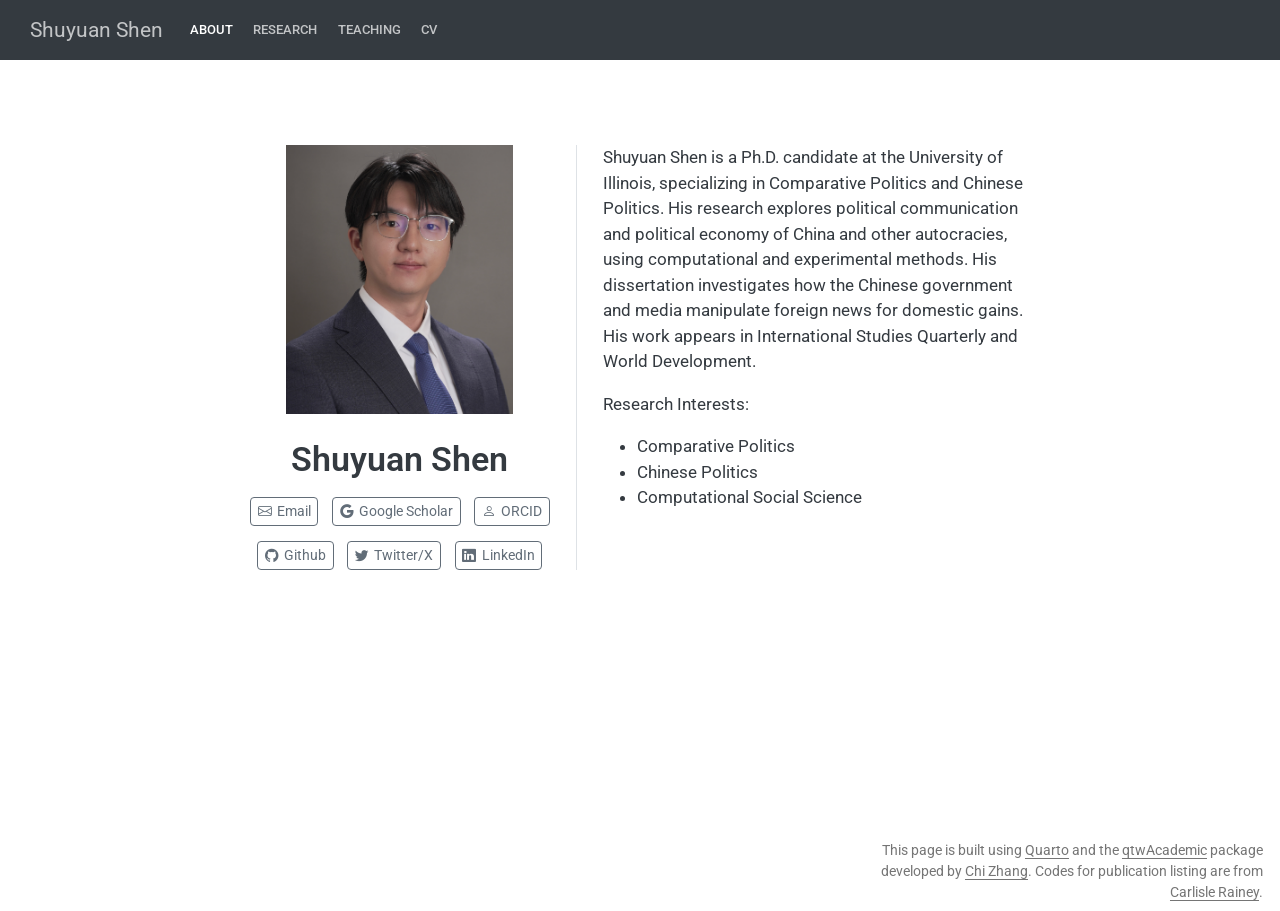
==== docs/index.html @ f0f921cb "add university" ====
<!DOCTYPE html>
<html xmlns="http://www.w3.org/1999/xhtml" lang="en" xml:lang="en"><head>

<meta charset="utf-8">
<meta name="generator" content="quarto-1.4.553">

<meta name="viewport" content="width=device-width, initial-scale=1.0, user-scalable=yes">


<title>Shuyuan Shen</title>
<style>
code{white-space: pre-wrap;}
span.smallcaps{font-variant: small-caps;}
div.columns{display: flex; gap: min(4vw, 1.5em);}
div.column{flex: auto; overflow-x: auto;}
div.hanging-indent{margin-left: 1.5em; text-indent: -1.5em;}
ul.task-list{list-style: none;}
ul.task-list li input[type="checkbox"] {
  width: 0.8em;
  margin: 0 0.8em 0.2em -1em; /* quarto-specific, see https://github.com/quarto-dev/quarto-cli/issues/4556 */ 
  vertical-align: middle;
}
</style>


<script src="site_libs/quarto-nav/quarto-nav.js"></script>
<script src="site_libs/quarto-nav/headroom.min.js"></script>
<script src="site_libs/clipboard/clipboard.min.js"></script>
<script src="site_libs/quarto-search/autocomplete.umd.js"></script>
<script src="site_libs/quarto-search/fuse.min.js"></script>
<script src="site_libs/quarto-search/quarto-search.js"></script>
<meta name="quarto:offset" content="./">
<script src="site_libs/quarto-html/quarto.js"></script>
<script src="site_libs/quarto-html/popper.min.js"></script>
<script src="site_libs/quarto-html/tippy.umd.min.js"></script>
<link href="site_libs/quarto-html/tippy.css" rel="stylesheet">
<link href="site_libs/quarto-html/quarto-syntax-highlighting.css" rel="stylesheet" id="quarto-text-highlighting-styles">
<script src="site_libs/bootstrap/bootstrap.min.js"></script>
<link href="site_libs/bootstrap/bootstrap-icons.css" rel="stylesheet">
<link href="site_libs/bootstrap/bootstrap.min.css" rel="stylesheet" id="quarto-bootstrap" data-mode="light">
<script id="quarto-search-options" type="application/json">{
  "location": "navbar",
  "copy-button": false,
  "collapse-after": 3,
  "panel-placement": "end",
  "type": "overlay",
  "limit": 50,
  "keyboard-shortcut": [
    "f",
    "/",
    "s"
  ],
  "show-item-context": false,
  "language": {
    "search-no-results-text": "No results",
    "search-matching-documents-text": "matching documents",
    "search-copy-link-title": "Copy link to search",
    "search-hide-matches-text": "Hide additional matches",
    "search-more-match-text": "more match in this document",
    "search-more-matches-text": "more matches in this document",
    "search-clear-button-title": "Clear",
    "search-text-placeholder": "",
    "search-detached-cancel-button-title": "Cancel",
    "search-submit-button-title": "Submit",
    "search-label": "Search"
  }
}</script>
<script async="" src="https://www.googletagmanager.com/gtag/js?id=G-J175W6HZ1T"></script>

<script type="text/javascript">

window.dataLayer = window.dataLayer || [];
function gtag(){dataLayer.push(arguments);}
gtag('js', new Date());
gtag('config', 'G-J175W6HZ1T', { 'anonymize_ip': true});
</script>


<link rel="stylesheet" href="styles.css">
</head>

<body class="nav-fixed fullcontent">

<div id="quarto-search-results"></div>
  <header id="quarto-header" class="headroom fixed-top">
    <nav class="navbar navbar-expand-lg " data-bs-theme="dark">
      <div class="navbar-container container-fluid">
      <div class="navbar-brand-container mx-auto">
    <a class="navbar-brand" href="./index.html">
    <span class="navbar-title">Shuyuan Shen</span>
    </a>
  </div>
            <div id="quarto-search" class="" title="Search"></div>
          <button class="navbar-toggler" type="button" data-bs-toggle="collapse" data-bs-target="#navbarCollapse" aria-controls="navbarCollapse" aria-expanded="false" aria-label="Toggle navigation" onclick="if (window.quartoToggleHeadroom) { window.quartoToggleHeadroom(); }">
  <span class="navbar-toggler-icon"></span>
</button>
          <div class="collapse navbar-collapse" id="navbarCollapse">
            <ul class="navbar-nav navbar-nav-scroll me-auto">
  <li class="nav-item">
    <a class="nav-link active" href="./index.html" aria-current="page"> 
<span class="menu-text">About</span></a>
  </li>  
  <li class="nav-item">
    <a class="nav-link" href="./research/index.html"> 
<span class="menu-text">Research</span></a>
  </li>  
  <li class="nav-item">
    <a class="nav-link" href="./teaching/index.html"> 
<span class="menu-text">Teaching</span></a>
  </li>  
  <li class="nav-item">
    <a class="nav-link" href="./CV/index.html"> 
<span class="menu-text">CV</span></a>
  </li>  
</ul>
          </div> <!-- /navcollapse -->
          <div class="quarto-navbar-tools">
</div>
      </div> <!-- /container-fluid -->
    </nav>
</header>
<!-- content -->
<div id="quarto-content" class="quarto-container page-columns page-rows-contents page-layout-article page-navbar">
<!-- sidebar -->
<!-- margin-sidebar -->
    
<!-- main -->
<main class="content" id="quarto-document-content">




<div class="quarto-about-trestles content">
  <div class="about-entity">
    <img src="new_profile.JPG" class="about-image
  rectangle " style="width: 6cm;">
<header id="title-block-header" class="quarto-title-block default">
<div class="quarto-title">
<h1 class="title">Shuyuan Shen</h1>
</div>
<div class="quarto-title-meta">
  </div>
</header>
    <div class="about-links">
  <a href="mailto:shuyuan8@illinois.edu" class="about-link" rel="" target="">
    <i class="bi bi-envelope"></i>
     <span class="about-link-text">Email</span>
  </a>
  <a href="https://scholar.google.com/citations?user=Z0KhJN4AAAAJ" class="about-link" rel="" target="">
    <i class="bi bi-google"></i>
     <span class="about-link-text">Google Scholar</span>
  </a>
  <a href="https://orcid.org/0000-0001-8446-6016" class="about-link" rel="" target="">
    <i class="bi bi-person"></i>
     <span class="about-link-text">ORCID</span>
  </a>
  <a href="https://github.com/ShuyuanShen" class="about-link" rel="" target="">
    <i class="bi bi-github"></i>
     <span class="about-link-text">Github</span>
  </a>
  <a href="https://twitter.com/shen_shuyuan" class="about-link" rel="" target="">
    <i class="bi bi-twitter"></i>
     <span class="about-link-text">Twitter/X</span>
  </a>
  <a href="/www.linkedin.com/in/shuyuanshen" class="about-link" rel="" target="">
    <i class="bi bi-linkedin"></i>
     <span class="about-link-text">LinkedIn</span>
  </a>
</div>
  </div>
  <div class="about-contents"><div id="hero-heading">
<p>Shuyuan Shen is a Ph.D.&nbsp;candidate at the University of Illinois, specializing in Comparative Politics and Chinese Politics. His research explores political communication and political economy of China and other autocracies, using computational and experimental methods. His dissertation investigates how the Chinese government and media manipulate foreign news for domestic gains. His work appears in International Studies Quarterly and World Development.</p>
<p>Research Interests:</p>
<ul>
<li>Comparative Politics</li>
<li>Chinese Politics</li>
<li>Computational Social Science</li>
</ul>
</div></div>
</div>





</main> <!-- /main -->
<script id="quarto-html-after-body" type="application/javascript">
window.document.addEventListener("DOMContentLoaded", function (event) {
  const toggleBodyColorMode = (bsSheetEl) => {
    const mode = bsSheetEl.getAttribute("data-mode");
    const bodyEl = window.document.querySelector("body");
    if (mode === "dark") {
      bodyEl.classList.add("quarto-dark");
      bodyEl.classList.remove("quarto-light");
    } else {
      bodyEl.classList.add("quarto-light");
      bodyEl.classList.remove("quarto-dark");
    }
  }
  const toggleBodyColorPrimary = () => {
    const bsSheetEl = window.document.querySelector("link#quarto-bootstrap");
    if (bsSheetEl) {
      toggleBodyColorMode(bsSheetEl);
    }
  }
  toggleBodyColorPrimary();  
  const isCodeAnnotation = (el) => {
    for (const clz of el.classList) {
      if (clz.startsWith('code-annotation-')) {                     
        return true;
      }
    }
    return false;
  }
  const clipboard = new window.ClipboardJS('.code-copy-button', {
    text: function(trigger) {
      const codeEl = trigger.previousElementSibling.cloneNode(true);
      for (const childEl of codeEl.children) {
        if (isCodeAnnotation(childEl)) {
          childEl.remove();
        }
      }
      return codeEl.innerText;
    }
  });
  clipboard.on('success', function(e) {
    // button target
    const button = e.trigger;
    // don't keep focus
    button.blur();
    // flash "checked"
    button.classList.add('code-copy-button-checked');
    var currentTitle = button.getAttribute("title");
    button.setAttribute("title", "Copied!");
    let tooltip;
    if (window.bootstrap) {
      button.setAttribute("data-bs-toggle", "tooltip");
      button.setAttribute("data-bs-placement", "left");
      button.setAttribute("data-bs-title", "Copied!");
      tooltip = new bootstrap.Tooltip(button, 
        { trigger: "manual", 
          customClass: "code-copy-button-tooltip",
          offset: [0, -8]});
      tooltip.show();    
    }
    setTimeout(function() {
      if (tooltip) {
        tooltip.hide();
        button.removeAttribute("data-bs-title");
        button.removeAttribute("data-bs-toggle");
        button.removeAttribute("data-bs-placement");
      }
      button.setAttribute("title", currentTitle);
      button.classList.remove('code-copy-button-checked');
    }, 1000);
    // clear code selection
    e.clearSelection();
  });
    var localhostRegex = new RegExp(/^(?:http|https):\/\/localhost\:?[0-9]*\//);
    var mailtoRegex = new RegExp(/^mailto:/);
      var filterRegex = new RegExp("https:\/\/www\.shuyuanshen\.com");
    var isInternal = (href) => {
        return filterRegex.test(href) || localhostRegex.test(href) || mailtoRegex.test(href);
    }
    // Inspect non-navigation links and adorn them if external
 	var links = window.document.querySelectorAll('a[href]:not(.nav-link):not(.navbar-brand):not(.toc-action):not(.sidebar-link):not(.sidebar-item-toggle):not(.pagination-link):not(.no-external):not([aria-hidden]):not(.dropdown-item):not(.quarto-navigation-tool)');
    for (var i=0; i<links.length; i++) {
      const link = links[i];
      if (!isInternal(link.href)) {
        // undo the damage that might have been done by quarto-nav.js in the case of
        // links that we want to consider external
        if (link.dataset.originalHref !== undefined) {
          link.href = link.dataset.originalHref;
        }
      }
    }
  function tippyHover(el, contentFn, onTriggerFn, onUntriggerFn) {
    const config = {
      allowHTML: true,
      maxWidth: 500,
      delay: 100,
      arrow: false,
      appendTo: function(el) {
          return el.parentElement;
      },
      interactive: true,
      interactiveBorder: 10,
      theme: 'quarto',
      placement: 'bottom-start',
    };
    if (contentFn) {
      config.content = contentFn;
    }
    if (onTriggerFn) {
      config.onTrigger = onTriggerFn;
    }
    if (onUntriggerFn) {
      config.onUntrigger = onUntriggerFn;
    }
    window.tippy(el, config); 
  }
  const noterefs = window.document.querySelectorAll('a[role="doc-noteref"]');
  for (var i=0; i<noterefs.length; i++) {
    const ref = noterefs[i];
    tippyHover(ref, function() {
      // use id or data attribute instead here
      let href = ref.getAttribute('data-footnote-href') || ref.getAttribute('href');
      try { href = new URL(href).hash; } catch {}
      const id = href.replace(/^#\/?/, "");
      const note = window.document.getElementById(id);
      if (note) {
        return note.innerHTML;
      } else {
        return "";
      }
    });
  }
  const xrefs = window.document.querySelectorAll('a.quarto-xref');
  const processXRef = (id, note) => {
    // Strip column container classes
    const stripColumnClz = (el) => {
      el.classList.remove("page-full", "page-columns");
      if (el.children) {
        for (const child of el.children) {
          stripColumnClz(child);
        }
      }
    }
    stripColumnClz(note)
    if (id === null || id.startsWith('sec-')) {
      // Special case sections, only their first couple elements
      const container = document.createElement("div");
      if (note.children && note.children.length > 2) {
        container.appendChild(note.children[0].cloneNode(true));
        for (let i = 1; i < note.children.length; i++) {
          const child = note.children[i];
          if (child.tagName === "P" && child.innerText === "") {
            continue;
          } else {
            container.appendChild(child.cloneNode(true));
            break;
          }
        }
        if (window.Quarto?.typesetMath) {
          window.Quarto.typesetMath(container);
        }
        return container.innerHTML
      } else {
        if (window.Quarto?.typesetMath) {
          window.Quarto.typesetMath(note);
        }
        return note.innerHTML;
      }
    } else {
      // Remove any anchor links if they are present
      const anchorLink = note.querySelector('a.anchorjs-link');
      if (anchorLink) {
        anchorLink.remove();
      }
      if (window.Quarto?.typesetMath) {
        window.Quarto.typesetMath(note);
      }
      // TODO in 1.5, we should make sure this works without a callout special case
      if (note.classList.contains("callout")) {
        return note.outerHTML;
      } else {
        return note.innerHTML;
      }
    }
  }
  for (var i=0; i<xrefs.length; i++) {
    const xref = xrefs[i];
    tippyHover(xref, undefined, function(instance) {
      instance.disable();
      let url = xref.getAttribute('href');
      let hash = undefined; 
      if (url.startsWith('#')) {
        hash = url;
      } else {
        try { hash = new URL(url).hash; } catch {}
      }
      if (hash) {
        const id = hash.replace(/^#\/?/, "");
        const note = window.document.getElementById(id);
        if (note !== null) {
          try {
            const html = processXRef(id, note.cloneNode(true));
            instance.setContent(html);
          } finally {
            instance.enable();
            instance.show();
          }
        } else {
          // See if we can fetch this
          fetch(url.split('#')[0])
          .then(res => res.text())
          .then(html => {
            const parser = new DOMParser();
            const htmlDoc = parser.parseFromString(html, "text/html");
            const note = htmlDoc.getElementById(id);
            if (note !== null) {
              const html = processXRef(id, note);
              instance.setContent(html);
            } 
          }).finally(() => {
            instance.enable();
            instance.show();
          });
        }
      } else {
        // See if we can fetch a full url (with no hash to target)
        // This is a special case and we should probably do some content thinning / targeting
        fetch(url)
        .then(res => res.text())
        .then(html => {
          const parser = new DOMParser();
          const htmlDoc = parser.parseFromString(html, "text/html");
          const note = htmlDoc.querySelector('main.content');
          if (note !== null) {
            // This should only happen for chapter cross references
            // (since there is no id in the URL)
            // remove the first header
            if (note.children.length > 0 && note.children[0].tagName === "HEADER") {
              note.children[0].remove();
            }
            const html = processXRef(null, note);
            instance.setContent(html);
          } 
        }).finally(() => {
          instance.enable();
          instance.show();
        });
      }
    }, function(instance) {
    });
  }
      let selectedAnnoteEl;
      const selectorForAnnotation = ( cell, annotation) => {
        let cellAttr = 'data-code-cell="' + cell + '"';
        let lineAttr = 'data-code-annotation="' +  annotation + '"';
        const selector = 'span[' + cellAttr + '][' + lineAttr + ']';
        return selector;
      }
      const selectCodeLines = (annoteEl) => {
        const doc = window.document;
        const targetCell = annoteEl.getAttribute("data-target-cell");
        const targetAnnotation = annoteEl.getAttribute("data-target-annotation");
        const annoteSpan = window.document.querySelector(selectorForAnnotation(targetCell, targetAnnotation));
        const lines = annoteSpan.getAttribute("data-code-lines").split(",");
        const lineIds = lines.map((line) => {
          return targetCell + "-" + line;
        })
        let top = null;
        let height = null;
        let parent = null;
        if (lineIds.length > 0) {
            //compute the position of the single el (top and bottom and make a div)
            const el = window.document.getElementById(lineIds[0]);
            top = el.offsetTop;
            height = el.offsetHeight;
            parent = el.parentElement.parentElement;
          if (lineIds.length > 1) {
            const lastEl = window.document.getElementById(lineIds[lineIds.length - 1]);
            const bottom = lastEl.offsetTop + lastEl.offsetHeight;
            height = bottom - top;
          }
          if (top !== null && height !== null && parent !== null) {
            // cook up a div (if necessary) and position it 
            let div = window.document.getElementById("code-annotation-line-highlight");
            if (div === null) {
              div = window.document.createElement("div");
              div.setAttribute("id", "code-annotation-line-highlight");
              div.style.position = 'absolute';
              parent.appendChild(div);
            }
            div.style.top = top - 2 + "px";
            div.style.height = height + 4 + "px";
            div.style.left = 0;
            let gutterDiv = window.document.getElementById("code-annotation-line-highlight-gutter");
            if (gutterDiv === null) {
              gutterDiv = window.document.createElement("div");
              gutterDiv.setAttribute("id", "code-annotation-line-highlight-gutter");
              gutterDiv.style.position = 'absolute';
              const codeCell = window.document.getElementById(targetCell);
              const gutter = codeCell.querySelector('.code-annotation-gutter');
              gutter.appendChild(gutterDiv);
            }
            gutterDiv.style.top = top - 2 + "px";
            gutterDiv.style.height = height + 4 + "px";
          }
          selectedAnnoteEl = annoteEl;
        }
      };
      const unselectCodeLines = () => {
        const elementsIds = ["code-annotation-line-highlight", "code-annotation-line-highlight-gutter"];
        elementsIds.forEach((elId) => {
          const div = window.document.getElementById(elId);
          if (div) {
            div.remove();
          }
        });
        selectedAnnoteEl = undefined;
      };
        // Handle positioning of the toggle
    window.addEventListener(
      "resize",
      throttle(() => {
        elRect = undefined;
        if (selectedAnnoteEl) {
          selectCodeLines(selectedAnnoteEl);
        }
      }, 10)
    );
    function throttle(fn, ms) {
    let throttle = false;
    let timer;
      return (...args) => {
        if(!throttle) { // first call gets through
            fn.apply(this, args);
            throttle = true;
        } else { // all the others get throttled
            if(timer) clearTimeout(timer); // cancel #2
            timer = setTimeout(() => {
              fn.apply(this, args);
              timer = throttle = false;
            }, ms);
        }
      };
    }
      // Attach click handler to the DT
      const annoteDls = window.document.querySelectorAll('dt[data-target-cell]');
      for (const annoteDlNode of annoteDls) {
        annoteDlNode.addEventListener('click', (event) => {
          const clickedEl = event.target;
          if (clickedEl !== selectedAnnoteEl) {
            unselectCodeLines();
            const activeEl = window.document.querySelector('dt[data-target-cell].code-annotation-active');
            if (activeEl) {
              activeEl.classList.remove('code-annotation-active');
            }
            selectCodeLines(clickedEl);
            clickedEl.classList.add('code-annotation-active');
          } else {
            // Unselect the line
            unselectCodeLines();
            clickedEl.classList.remove('code-annotation-active');
          }
        });
      }
  const findCites = (el) => {
    const parentEl = el.parentElement;
    if (parentEl) {
      const cites = parentEl.dataset.cites;
      if (cites) {
        return {
          el,
          cites: cites.split(' ')
        };
      } else {
        return findCites(el.parentElement)
      }
    } else {
      return undefined;
    }
  };
  var bibliorefs = window.document.querySelectorAll('a[role="doc-biblioref"]');
  for (var i=0; i<bibliorefs.length; i++) {
    const ref = bibliorefs[i];
    const citeInfo = findCites(ref);
    if (citeInfo) {
      tippyHover(citeInfo.el, function() {
        var popup = window.document.createElement('div');
        citeInfo.cites.forEach(function(cite) {
          var citeDiv = window.document.createElement('div');
          citeDiv.classList.add('hanging-indent');
          citeDiv.classList.add('csl-entry');
          var biblioDiv = window.document.getElementById('ref-' + cite);
          if (biblioDiv) {
            citeDiv.innerHTML = biblioDiv.innerHTML;
          }
          popup.appendChild(citeDiv);
        });
        return popup.innerHTML;
      });
    }
  }
});
</script>
</div> <!-- /content -->
<footer class="footer">
  <div class="nav-footer">
    <div class="nav-footer-left">

</div>   
    <div class="nav-footer-center">
      &nbsp;
    </div>
    <div class="nav-footer-right">
<p>This page is built using <a href="https://quarto.org/">Quarto</a> and the <a href="https://andreaczhang.github.io/qtwAcademic/index.html">qtwAcademic</a> package developed by <a href="https://andreaczhang.github.io">Chi Zhang</a>. Codes for publication listing are from <a href="https://github.com/carlislerainey/carlislerainey.github.io/tree/master">Carlisle Rainey</a>.</p>
</div>
  </div>
</footer>




</body></html>
---- docs/site_libs/quarto-html/tippy.css ----
.tippy-box[data-animation=fade][data-state=hidden]{opacity:0}[data-tippy-root]{max-width:calc(100vw - 10px)}.tippy-box{position:relative;background-color:#333;color:#fff;border-radius:4px;font-size:14px;line-height:1.4;white-space:normal;outline:0;transition-property:transform,visibility,opacity}.tippy-box[data-placement^=top]>.tippy-arrow{bottom:0}.tippy-box[data-placement^=top]>.tippy-arrow:before{bottom:-7px;left:0;border-width:8px 8px 0;border-top-color:initial;transform-origin:center top}.tippy-box[data-placement^=bottom]>.tippy-arrow{top:0}.tippy-box[data-placement^=bottom]>.tippy-arrow:before{top:-7px;left:0;border-width:0 8px 8px;border-bottom-color:initial;transform-origin:center bottom}.tippy-box[data-placement^=left]>.tippy-arrow{right:0}.tippy-box[data-placement^=left]>.tippy-arrow:before{border-width:8px 0 8px 8px;border-left-color:initial;right:-7px;transform-origin:center left}.tippy-box[data-placement^=right]>.tippy-arrow{left:0}.tippy-box[data-placement^=right]>.tippy-arrow:before{left:-7px;border-width:8px 8px 8px 0;border-right-color:initial;transform-origin:center right}.tippy-box[data-inertia][data-state=visible]{transition-timing-function:cubic-bezier(.54,1.5,.38,1.11)}.tippy-arrow{width:16px;height:16px;color:#333}.tippy-arrow:before{content:"";position:absolute;border-color:transparent;border-style:solid}.tippy-content{position:relative;padding:5px 9px;z-index:1}
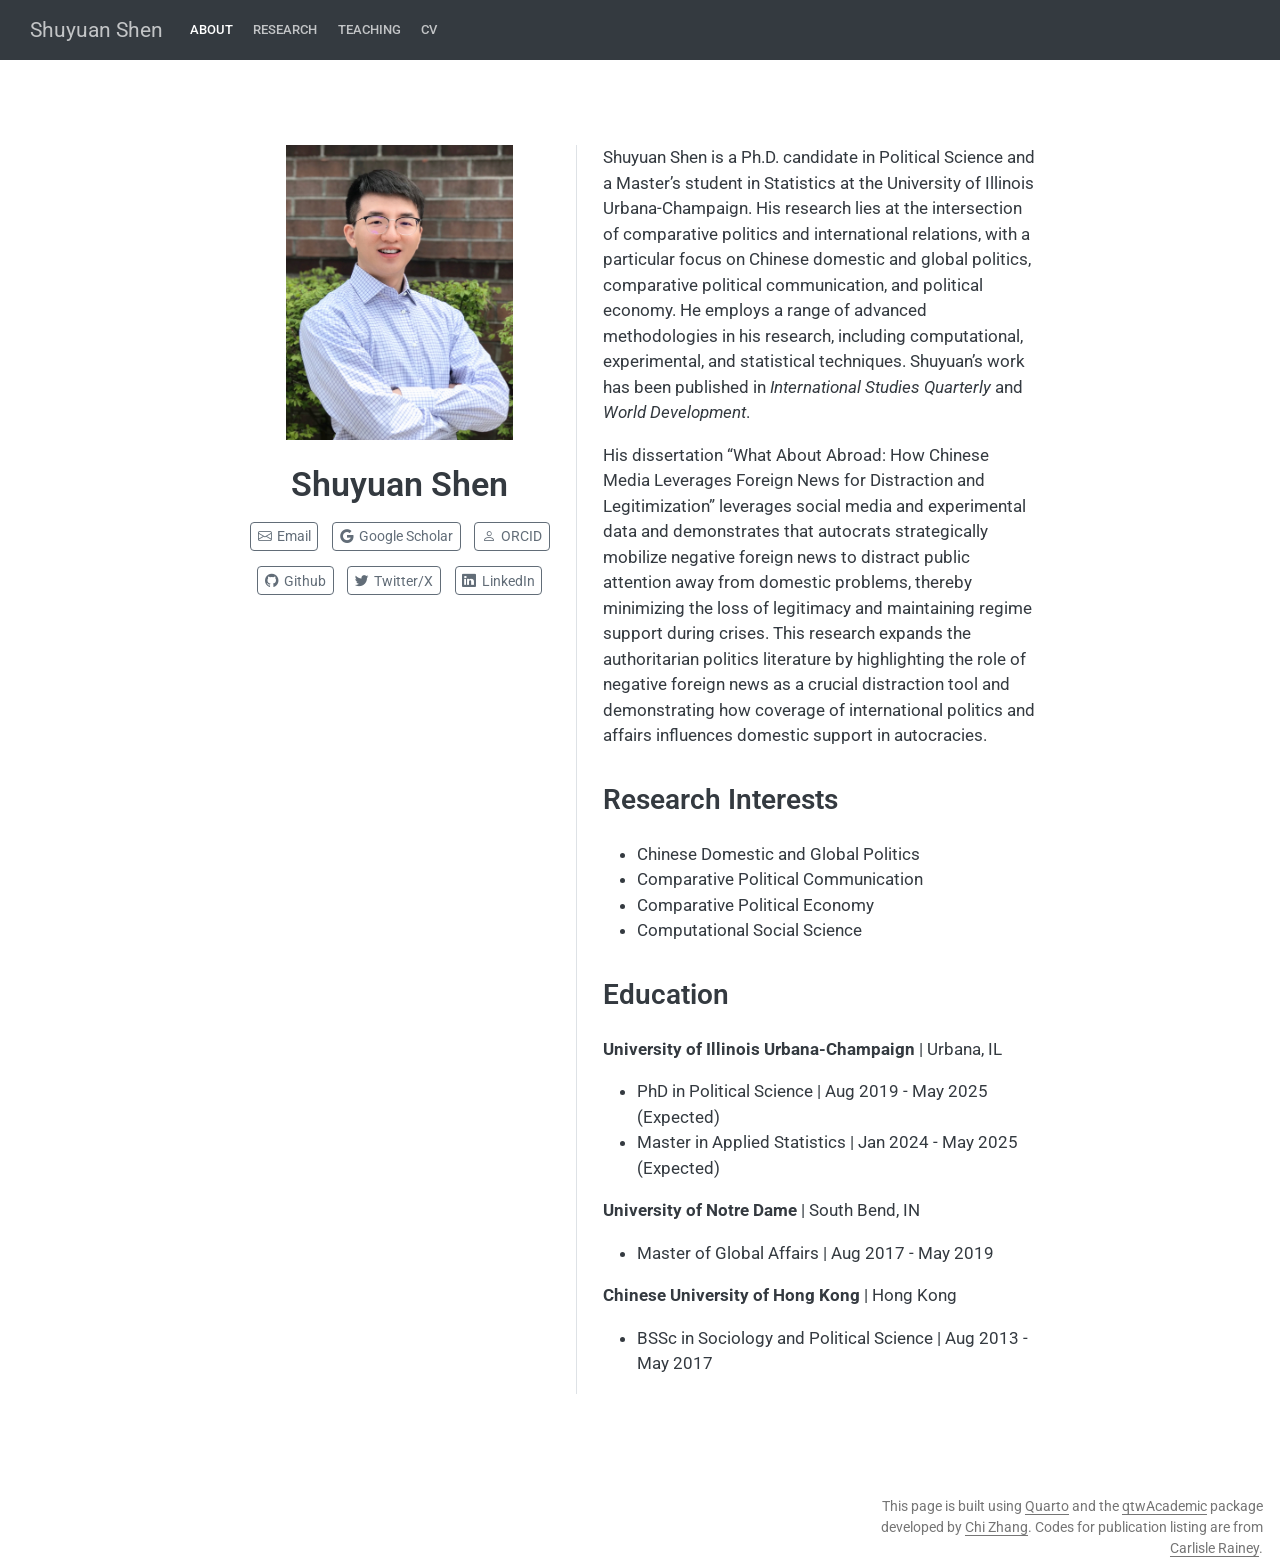
==== commit 09d3b682: "update website" ====
--- a/docs/index.html
+++ b/docs/index.html
@@ -132,7 +132,7 @@
 
 <div class="quarto-about-trestles content">
   <div class="about-entity">
-    <img src="new_profile.JPG" class="about-image
+    <img src="profile.JPG" class="about-image
   rectangle " style="width: 6cm;">
 <header id="title-block-header" class="quarto-title-block default">
 <div class="quarto-title">
@@ -169,13 +169,33 @@
 </div>
   </div>
   <div class="about-contents"><div id="hero-heading">
-<p>Shuyuan Shen is a Ph.D.&nbsp;candidate at the University of Illinois, specializing in Comparative Politics and Chinese Politics. His research explores political communication and political economy of China and other autocracies, using computational and experimental methods. His dissertation investigates how the Chinese government and media manipulate foreign news for domestic gains. His work appears in International Studies Quarterly and World Development.</p>
-<p>Research Interests:</p>
+<p>Shuyuan Shen is a Ph.D.&nbsp;candidate in Political Science and a Master’s student in Statistics at the University of Illinois Urbana-Champaign. His research lies at the intersection of comparative politics and international relations, with a particular focus on Chinese domestic and global politics, comparative political communication, and political economy. He employs a range of advanced methodologies in his research, including computational, experimental, and statistical techniques. Shuyuan’s work has been published in <em>International Studies Quarterly</em> and <em>World Development</em>.</p>
+<p>His dissertation “What About Abroad: How Chinese Media Leverages Foreign News for Distraction and Legitimization” leverages social media and experimental data and demonstrates that autocrats strategically mobilize negative foreign news to distract public attention away from domestic problems, thereby minimizing the loss of legitimacy and maintaining regime support during crises. This research expands the authoritarian politics literature by highlighting the role of negative foreign news as a crucial distraction tool and demonstrating how coverage of international politics and affairs influences domestic support in autocracies.</p>
+<section id="research-interests" class="level2">
+<h2 data-anchor-id="research-interests">Research Interests</h2>
 <ul>
-<li>Comparative Politics</li>
-<li>Chinese Politics</li>
+<li>Chinese Domestic and Global Politics</li>
+<li>Comparative Political Communication</li>
+<li>Comparative Political Economy</li>
 <li>Computational Social Science</li>
 </ul>
+</section>
+<section id="education" class="level2">
+<h2 data-anchor-id="education">Education</h2>
+<p><strong>University of Illinois Urbana-Champaign</strong> | Urbana, IL</p>
+<ul>
+<li>PhD in Political Science | Aug 2019 - May 2025 (Expected)</li>
+<li>Master in Applied Statistics | Jan 2024 - May 2025 (Expected)</li>
+</ul>
+<p><strong>University of Notre Dame</strong> | South Bend, IN</p>
+<ul>
+<li>Master of Global Affairs | Aug 2017 - May 2019</li>
+</ul>
+<p><strong>Chinese University of Hong Kong</strong> | Hong Kong</p>
+<ul>
+<li>BSSc in Sociology and Political Science | Aug 2013 - May 2017</li>
+</ul>
+</section>
 </div></div>
 </div>
 
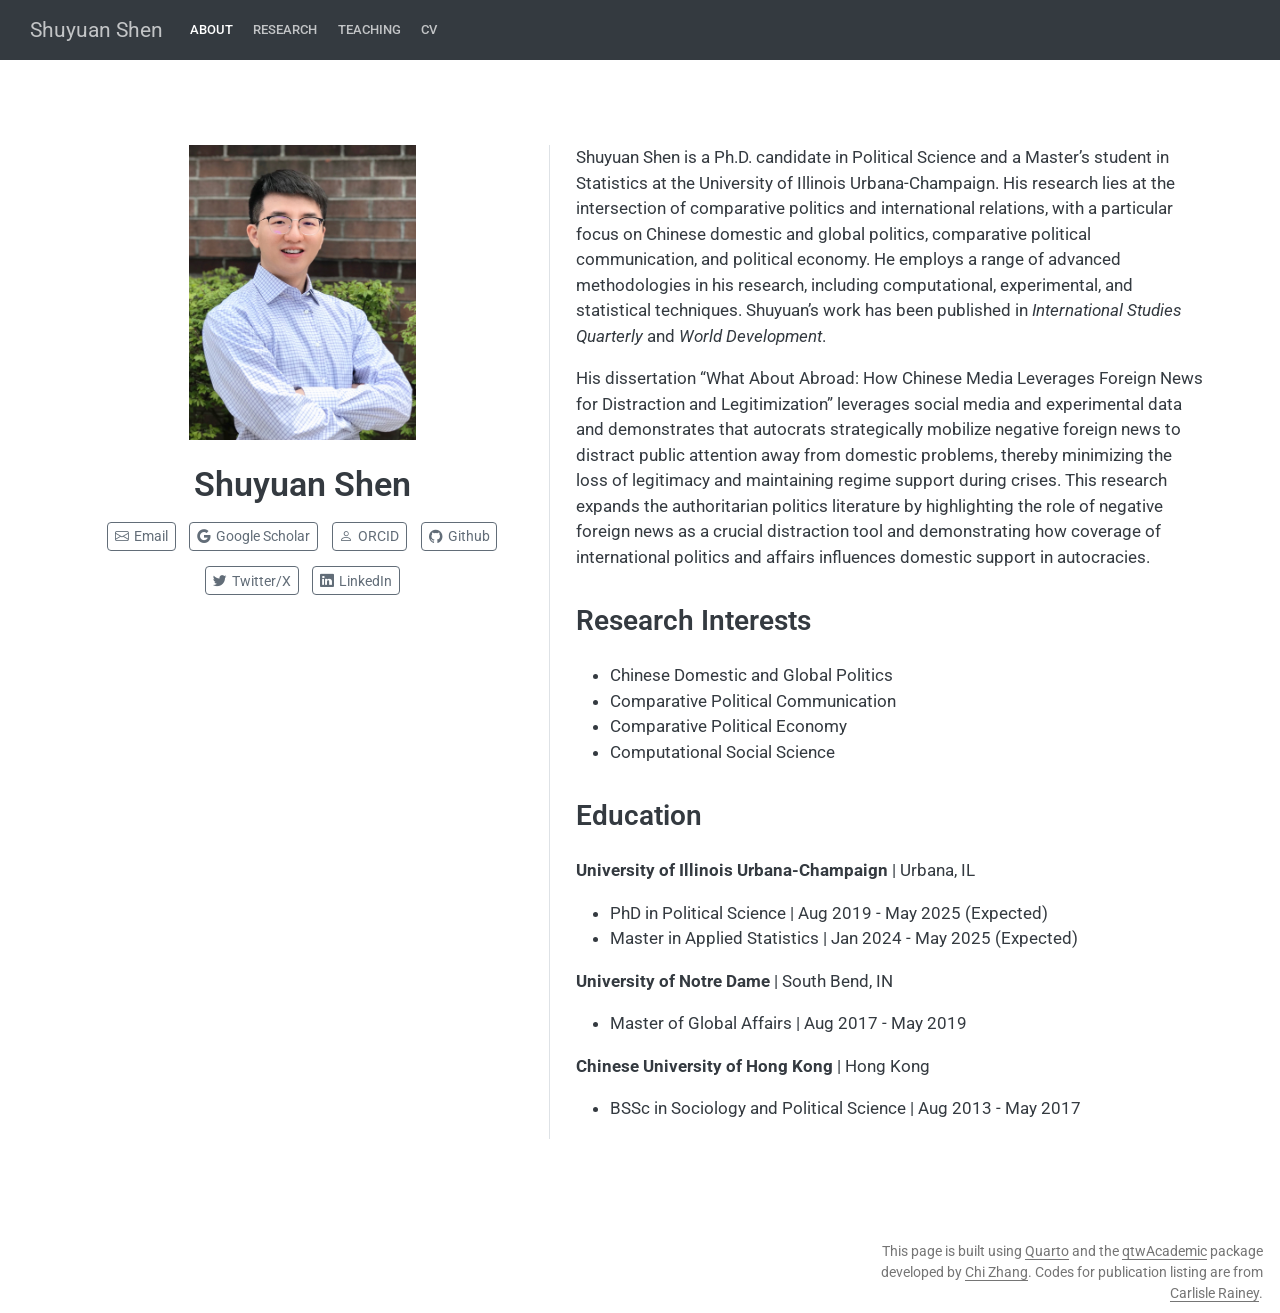
==== commit 861f661f: "update website" ====
--- a/docs/index.html
+++ b/docs/index.html
@@ -79,7 +79,7 @@
 <link rel="stylesheet" href="styles.css">
 </head>
 
-<body class="nav-fixed fullcontent">
+<body class="nav-fixed">
 
 <div id="quarto-search-results"></div>
   <header id="quarto-header" class="headroom fixed-top">
@@ -120,17 +120,17 @@
     </nav>
 </header>
 <!-- content -->
-<div id="quarto-content" class="quarto-container page-columns page-rows-contents page-layout-article page-navbar">
+<div id="quarto-content" class="quarto-container page-columns page-rows-contents page-layout-full page-navbar">
 <!-- sidebar -->
 <!-- margin-sidebar -->
     
 <!-- main -->
-<main class="content" id="quarto-document-content">
-
-
-
-
-<div class="quarto-about-trestles content">
+<main class="content column-page" id="quarto-document-content">
+
+
+
+
+<div class="quarto-about-trestles content column-page">
   <div class="about-entity">
     <img src="profile.JPG" class="about-image
   rectangle " style="width: 6cm;">
@@ -138,7 +138,7 @@
 <div class="quarto-title">
 <h1 class="title">Shuyuan Shen</h1>
 </div>
-<div class="quarto-title-meta">
+<div class="quarto-title-meta column-page">
   </div>
 </header>
     <div class="about-links">
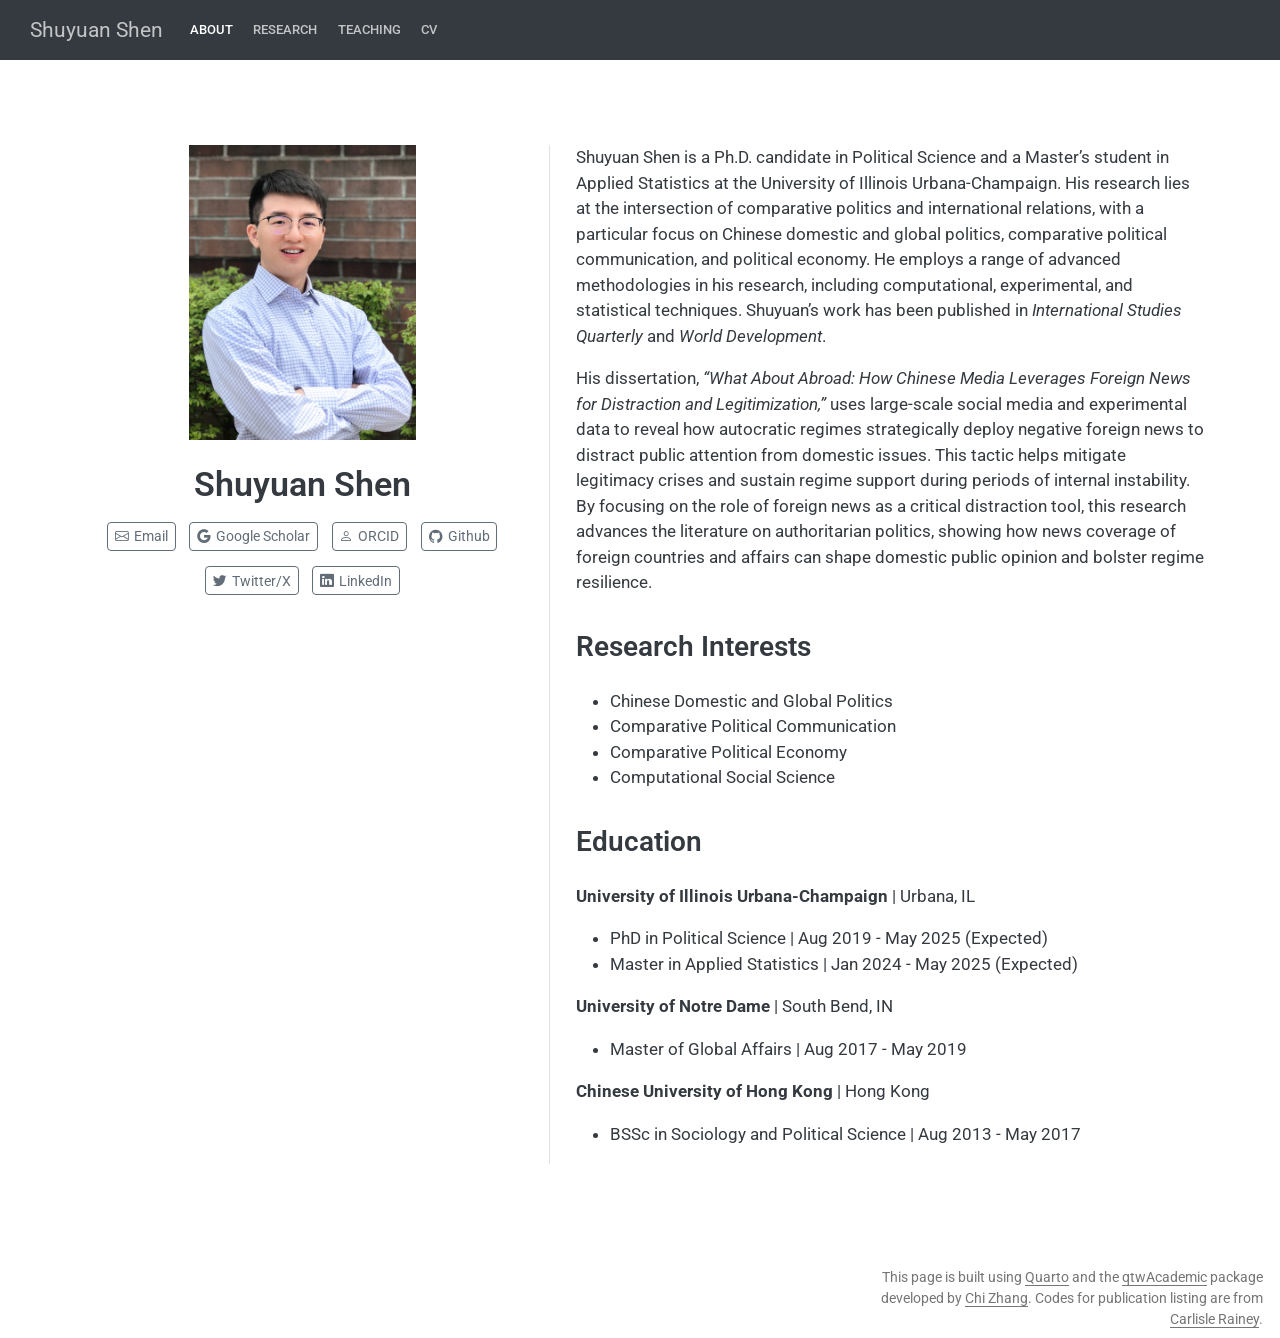
==== commit 48d83ae7: "update introduction" ====
--- a/docs/index.html
+++ b/docs/index.html
@@ -169,8 +169,8 @@
 </div>
   </div>
   <div class="about-contents"><div id="hero-heading">
-<p>Shuyuan Shen is a Ph.D.&nbsp;candidate in Political Science and a Master’s student in Statistics at the University of Illinois Urbana-Champaign. His research lies at the intersection of comparative politics and international relations, with a particular focus on Chinese domestic and global politics, comparative political communication, and political economy. He employs a range of advanced methodologies in his research, including computational, experimental, and statistical techniques. Shuyuan’s work has been published in <em>International Studies Quarterly</em> and <em>World Development</em>.</p>
-<p>His dissertation “What About Abroad: How Chinese Media Leverages Foreign News for Distraction and Legitimization” leverages social media and experimental data and demonstrates that autocrats strategically mobilize negative foreign news to distract public attention away from domestic problems, thereby minimizing the loss of legitimacy and maintaining regime support during crises. This research expands the authoritarian politics literature by highlighting the role of negative foreign news as a crucial distraction tool and demonstrating how coverage of international politics and affairs influences domestic support in autocracies.</p>
+<p>Shuyuan Shen is a Ph.D.&nbsp;candidate in Political Science and a Master’s student in Applied Statistics at the University of Illinois Urbana-Champaign. His research lies at the intersection of comparative politics and international relations, with a particular focus on Chinese domestic and global politics, comparative political communication, and political economy. He employs a range of advanced methodologies in his research, including computational, experimental, and statistical techniques. Shuyuan’s work has been published in <em>International Studies Quarterly</em> and <em>World Development</em>.</p>
+<p>His dissertation, <em>“What About Abroad: How Chinese Media Leverages Foreign News for Distraction and Legitimization,”</em> uses large-scale social media and experimental data to reveal how autocratic regimes strategically deploy negative foreign news to distract public attention from domestic issues. This tactic helps mitigate legitimacy crises and sustain regime support during periods of internal instability. By focusing on the role of foreign news as a critical distraction tool, this research advances the literature on authoritarian politics, showing how news coverage of foreign countries and affairs can shape domestic public opinion and bolster regime resilience.</p>
 <section id="research-interests" class="level2">
 <h2 data-anchor-id="research-interests">Research Interests</h2>
 <ul>
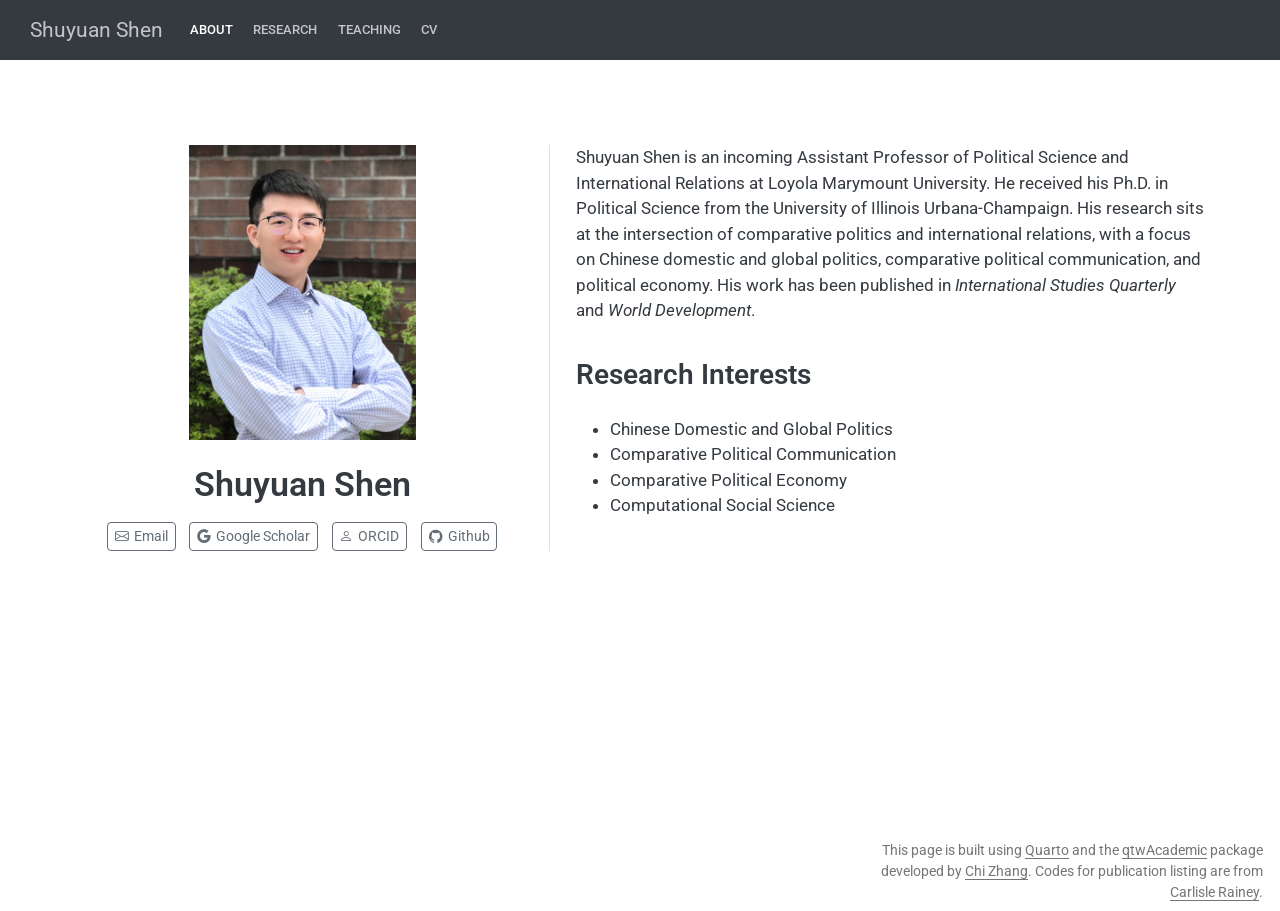
==== commit 9af4c76e: "Jun25 update" ====
--- a/docs/index.html
+++ b/docs/index.html
@@ -142,7 +142,7 @@
   </div>
 </header>
     <div class="about-links">
-  <a href="mailto:shuyuan8@illinois.edu" class="about-link" rel="" target="">
+  <a href="mailto:Shuyuan.Shen@lmu.edu" class="about-link" rel="" target="">
     <i class="bi bi-envelope"></i>
      <span class="about-link-text">Email</span>
   </a>
@@ -158,19 +158,12 @@
     <i class="bi bi-github"></i>
      <span class="about-link-text">Github</span>
   </a>
-  <a href="https://twitter.com/shen_shuyuan" class="about-link" rel="" target="">
-    <i class="bi bi-twitter"></i>
-     <span class="about-link-text">Twitter/X</span>
-  </a>
-  <a href="/www.linkedin.com/in/shuyuanshen" class="about-link" rel="" target="">
-    <i class="bi bi-linkedin"></i>
-     <span class="about-link-text">LinkedIn</span>
-  </a>
 </div>
   </div>
   <div class="about-contents"><div id="hero-heading">
-<p>Shuyuan Shen is a Ph.D.&nbsp;candidate in Political Science and a Master’s student in Applied Statistics at the University of Illinois Urbana-Champaign. His research lies at the intersection of comparative politics and international relations, with a particular focus on Chinese domestic and global politics, comparative political communication, and political economy. He employs a range of advanced methodologies in his research, including computational, experimental, and statistical techniques. Shuyuan’s work has been published in <em>International Studies Quarterly</em> and <em>World Development</em>.</p>
-<p>His dissertation, <em>“What About Abroad: How Chinese Media Leverages Foreign News for Distraction and Legitimization,”</em> uses large-scale social media and experimental data to reveal how autocratic regimes strategically deploy negative foreign news to distract public attention from domestic issues. This tactic helps mitigate legitimacy crises and sustain regime support during periods of internal instability. By focusing on the role of foreign news as a critical distraction tool, this research advances the literature on authoritarian politics, showing how news coverage of foreign countries and affairs can shape domestic public opinion and bolster regime resilience.</p>
+<p>Shuyuan Shen is an incoming Assistant Professor of Political Science and International Relations at Loyola Marymount University. He received his Ph.D.&nbsp;in Political Science from the University of Illinois Urbana-Champaign. His research sits at the intersection of comparative politics and international relations, with a focus on Chinese domestic and global politics, comparative political communication, and political economy. His work has been published in <em>International Studies Quarterly</em> and <em>World Development</em>.</p>
+<!-- Shuyuan's dissertation, *Whataboutism with Foreign Affairs: How Chinese Media Leverages -->
+<!-- Foreign News for Distraction and Legitimization,* draws on large-scale social media data and original experiments to examine how Chinese state media strategically use negative foreign news to divert public attention from domestic issues and reinforce regime support. By highlighting foreign news as a key instrument of distraction and legitimation, the project contributes to the study of authoritarian resilience and media politics, demonstrating how coverage of international affairs can shape domestic public opinion under authoritarian rule. -->
 <section id="research-interests" class="level2">
 <h2 data-anchor-id="research-interests">Research Interests</h2>
 <ul>
@@ -179,22 +172,16 @@
 <li>Comparative Political Economy</li>
 <li>Computational Social Science</li>
 </ul>
-</section>
-<section id="education" class="level2">
-<h2 data-anchor-id="education">Education</h2>
-<p><strong>University of Illinois Urbana-Champaign</strong> | Urbana, IL</p>
-<ul>
-<li>PhD in Political Science | Aug 2019 - May 2025 (Expected)</li>
-<li>Master in Applied Statistics | Jan 2024 - May 2025 (Expected)</li>
-</ul>
-<p><strong>University of Notre Dame</strong> | South Bend, IN</p>
-<ul>
-<li>Master of Global Affairs | Aug 2017 - May 2019</li>
-</ul>
-<p><strong>Chinese University of Hong Kong</strong> | Hong Kong</p>
-<ul>
-<li>BSSc in Sociology and Political Science | Aug 2013 - May 2017</li>
-</ul>
+<!-- ## Academic Appointment -->
+<!-- **Loyola Marymount University** | Los Angeles, CA -->
+<!-- - Incoming Assistant Professor | Starting from Aug 2025  -->
+<!-- ## Education -->
+<!-- **University of Illinois Urbana-Champaign** | Urbana, IL -->
+<!-- - PhD in Political Science | Aug 2019 - May 2025 -->
+<!-- **University of Notre Dame** | South Bend, IN -->
+<!-- - Master of Global Affairs | Aug 2017 - May 2019 -->
+<!-- **Chinese University of Hong Kong** | Hong Kong -->
+<!-- - BSSc in Sociology and Political Science | Aug 2013 - May 2017 -->
 </section>
 </div></div>
 </div>
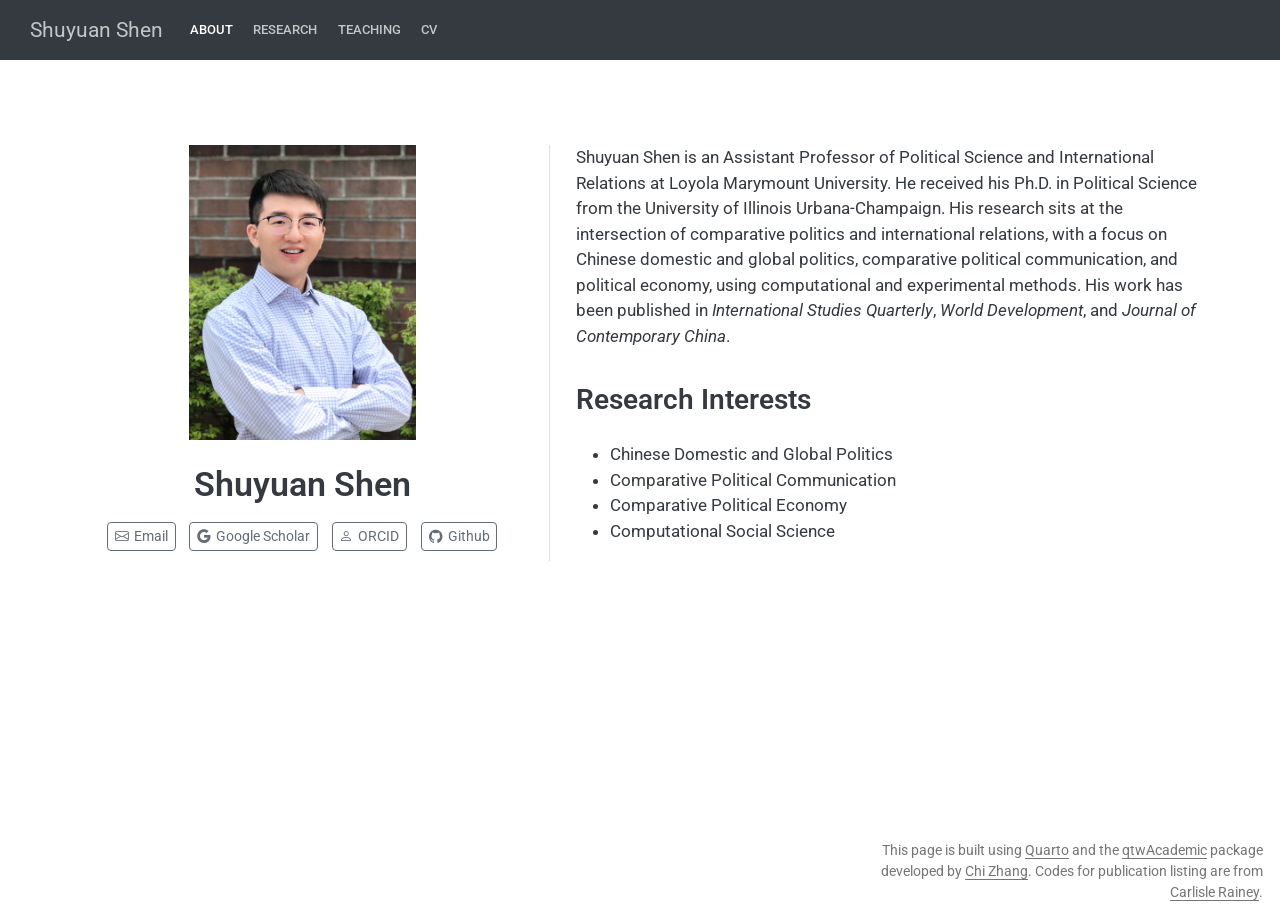
==== commit 457cf7df: "mar 2026 update" ====
--- a/docs/index.html
+++ b/docs/index.html
@@ -2,7 +2,7 @@
 <html xmlns="http://www.w3.org/1999/xhtml" lang="en" xml:lang="en"><head>
 
 <meta charset="utf-8">
-<meta name="generator" content="quarto-1.4.553">
+<meta name="generator" content="quarto-1.8.27">
 
 <meta name="viewport" content="width=device-width, initial-scale=1.0, user-scalable=yes">
 
@@ -30,14 +30,16 @@
 <script src="site_libs/quarto-search/fuse.min.js"></script>
 <script src="site_libs/quarto-search/quarto-search.js"></script>
 <meta name="quarto:offset" content="./">
-<script src="site_libs/quarto-html/quarto.js"></script>
+<script src="site_libs/quarto-html/quarto.js" type="module"></script>
+<script src="site_libs/quarto-html/tabsets/tabsets.js" type="module"></script>
+<script src="site_libs/quarto-html/axe/axe-check.js" type="module"></script>
 <script src="site_libs/quarto-html/popper.min.js"></script>
 <script src="site_libs/quarto-html/tippy.umd.min.js"></script>
 <link href="site_libs/quarto-html/tippy.css" rel="stylesheet">
-<link href="site_libs/quarto-html/quarto-syntax-highlighting.css" rel="stylesheet" id="quarto-text-highlighting-styles">
+<link href="site_libs/quarto-html/quarto-syntax-highlighting-ed96de9b727972fe78a7b5d16c58bf87.css" rel="stylesheet" id="quarto-text-highlighting-styles">
 <script src="site_libs/bootstrap/bootstrap.min.js"></script>
 <link href="site_libs/bootstrap/bootstrap-icons.css" rel="stylesheet">
-<link href="site_libs/bootstrap/bootstrap.min.css" rel="stylesheet" id="quarto-bootstrap" data-mode="light">
+<link href="site_libs/bootstrap/bootstrap-80f6653e4bad1240590acd7234152a3f.min.css" rel="stylesheet" append-hash="true" id="quarto-bootstrap" data-mode="light">
 <script id="quarto-search-options" type="application/json">{
   "location": "navbar",
   "copy-button": false,
@@ -79,7 +81,7 @@
 <link rel="stylesheet" href="styles.css">
 </head>
 
-<body class="nav-fixed">
+<body class="nav-fixed quarto-light">
 
 <div id="quarto-search-results"></div>
   <header id="quarto-header" class="headroom fixed-top">
@@ -91,7 +93,7 @@
     </a>
   </div>
             <div id="quarto-search" class="" title="Search"></div>
-          <button class="navbar-toggler" type="button" data-bs-toggle="collapse" data-bs-target="#navbarCollapse" aria-controls="navbarCollapse" aria-expanded="false" aria-label="Toggle navigation" onclick="if (window.quartoToggleHeadroom) { window.quartoToggleHeadroom(); }">
+          <button class="navbar-toggler" type="button" data-bs-toggle="collapse" data-bs-target="#navbarCollapse" aria-controls="navbarCollapse" role="menu" aria-expanded="false" aria-label="Toggle navigation" onclick="if (window.quartoToggleHeadroom) { window.quartoToggleHeadroom(); }">
   <span class="navbar-toggler-icon"></span>
 </button>
           <div class="collapse navbar-collapse" id="navbarCollapse">
@@ -114,7 +116,7 @@
   </li>  
 </ul>
           </div> <!-- /navcollapse -->
-          <div class="quarto-navbar-tools">
+            <div class="quarto-navbar-tools">
 </div>
       </div> <!-- /container-fluid -->
     </nav>
@@ -130,7 +132,7 @@
 
 
 
-<div class="quarto-about-trestles content column-page">
+<div class="quarto-about-trestles column-page">
   <div class="about-entity">
     <img src="profile.JPG" class="about-image
   rectangle " style="width: 6cm;">
@@ -161,7 +163,7 @@
 </div>
   </div>
   <div class="about-contents"><div id="hero-heading">
-<p>Shuyuan Shen is an incoming Assistant Professor of Political Science and International Relations at Loyola Marymount University. He received his Ph.D.&nbsp;in Political Science from the University of Illinois Urbana-Champaign. His research sits at the intersection of comparative politics and international relations, with a focus on Chinese domestic and global politics, comparative political communication, and political economy. His work has been published in <em>International Studies Quarterly</em> and <em>World Development</em>.</p>
+<p>Shuyuan Shen is an Assistant Professor of Political Science and International Relations at Loyola Marymount University. He received his Ph.D.&nbsp;in Political Science from the University of Illinois Urbana-Champaign. His research sits at the intersection of comparative politics and international relations, with a focus on Chinese domestic and global politics, comparative political communication, and political economy, using computational and experimental methods. His work has been published in <em>International Studies Quarterly</em>, <em>World Development</em>, and <em>Journal of Contemporary China</em>.</p>
 <!-- Shuyuan's dissertation, *Whataboutism with Foreign Affairs: How Chinese Media Leverages -->
 <!-- Foreign News for Distraction and Legitimization,* draws on large-scale social media data and original experiments to examine how Chinese state media strategically use negative foreign news to divert public attention from domestic issues and reinforce regime support. By highlighting foreign news as a key instrument of distraction and legitimation, the project contributes to the study of authoritarian resilience and media politics, demonstrating how coverage of international affairs can shape domestic public opinion under authoritarian rule. -->
 <section id="research-interests" class="level2">
@@ -192,36 +194,51 @@
 
 </main> <!-- /main -->
 <script id="quarto-html-after-body" type="application/javascript">
-window.document.addEventListener("DOMContentLoaded", function (event) {
-  const toggleBodyColorMode = (bsSheetEl) => {
-    const mode = bsSheetEl.getAttribute("data-mode");
-    const bodyEl = window.document.querySelector("body");
-    if (mode === "dark") {
-      bodyEl.classList.add("quarto-dark");
-      bodyEl.classList.remove("quarto-light");
-    } else {
-      bodyEl.classList.add("quarto-light");
-      bodyEl.classList.remove("quarto-dark");
-    }
-  }
-  const toggleBodyColorPrimary = () => {
-    const bsSheetEl = window.document.querySelector("link#quarto-bootstrap");
-    if (bsSheetEl) {
-      toggleBodyColorMode(bsSheetEl);
-    }
-  }
-  toggleBodyColorPrimary();  
-  const isCodeAnnotation = (el) => {
-    for (const clz of el.classList) {
-      if (clz.startsWith('code-annotation-')) {                     
-        return true;
-      }
-    }
-    return false;
-  }
-  const clipboard = new window.ClipboardJS('.code-copy-button', {
-    text: function(trigger) {
-      const codeEl = trigger.previousElementSibling.cloneNode(true);
+  window.document.addEventListener("DOMContentLoaded", function (event) {
+    const isCodeAnnotation = (el) => {
+      for (const clz of el.classList) {
+        if (clz.startsWith('code-annotation-')) {                     
+          return true;
+        }
+      }
+      return false;
+    }
+    const onCopySuccess = function(e) {
+      // button target
+      const button = e.trigger;
+      // don't keep focus
+      button.blur();
+      // flash "checked"
+      button.classList.add('code-copy-button-checked');
+      var currentTitle = button.getAttribute("title");
+      button.setAttribute("title", "Copied!");
+      let tooltip;
+      if (window.bootstrap) {
+        button.setAttribute("data-bs-toggle", "tooltip");
+        button.setAttribute("data-bs-placement", "left");
+        button.setAttribute("data-bs-title", "Copied!");
+        tooltip = new bootstrap.Tooltip(button, 
+          { trigger: "manual", 
+            customClass: "code-copy-button-tooltip",
+            offset: [0, -8]});
+        tooltip.show();    
+      }
+      setTimeout(function() {
+        if (tooltip) {
+          tooltip.hide();
+          button.removeAttribute("data-bs-title");
+          button.removeAttribute("data-bs-toggle");
+          button.removeAttribute("data-bs-placement");
+        }
+        button.setAttribute("title", currentTitle);
+        button.classList.remove('code-copy-button-checked');
+      }, 1000);
+      // clear code selection
+      e.clearSelection();
+    }
+    const getTextToCopy = function(trigger) {
+      const outerScaffold = trigger.parentElement.cloneNode(true);
+      const codeEl = outerScaffold.querySelector('code');
       for (const childEl of codeEl.children) {
         if (isCodeAnnotation(childEl)) {
           childEl.remove();
@@ -229,184 +246,184 @@
       }
       return codeEl.innerText;
     }
-  });
-  clipboard.on('success', function(e) {
-    // button target
-    const button = e.trigger;
-    // don't keep focus
-    button.blur();
-    // flash "checked"
-    button.classList.add('code-copy-button-checked');
-    var currentTitle = button.getAttribute("title");
-    button.setAttribute("title", "Copied!");
-    let tooltip;
-    if (window.bootstrap) {
-      button.setAttribute("data-bs-toggle", "tooltip");
-      button.setAttribute("data-bs-placement", "left");
-      button.setAttribute("data-bs-title", "Copied!");
-      tooltip = new bootstrap.Tooltip(button, 
-        { trigger: "manual", 
-          customClass: "code-copy-button-tooltip",
-          offset: [0, -8]});
-      tooltip.show();    
-    }
-    setTimeout(function() {
-      if (tooltip) {
-        tooltip.hide();
-        button.removeAttribute("data-bs-title");
-        button.removeAttribute("data-bs-toggle");
-        button.removeAttribute("data-bs-placement");
-      }
-      button.setAttribute("title", currentTitle);
-      button.classList.remove('code-copy-button-checked');
-    }, 1000);
-    // clear code selection
-    e.clearSelection();
-  });
-    var localhostRegex = new RegExp(/^(?:http|https):\/\/localhost\:?[0-9]*\//);
-    var mailtoRegex = new RegExp(/^mailto:/);
-      var filterRegex = new RegExp("https:\/\/www\.shuyuanshen\.com");
-    var isInternal = (href) => {
-        return filterRegex.test(href) || localhostRegex.test(href) || mailtoRegex.test(href);
-    }
-    // Inspect non-navigation links and adorn them if external
- 	var links = window.document.querySelectorAll('a[href]:not(.nav-link):not(.navbar-brand):not(.toc-action):not(.sidebar-link):not(.sidebar-item-toggle):not(.pagination-link):not(.no-external):not([aria-hidden]):not(.dropdown-item):not(.quarto-navigation-tool)');
-    for (var i=0; i<links.length; i++) {
-      const link = links[i];
-      if (!isInternal(link.href)) {
-        // undo the damage that might have been done by quarto-nav.js in the case of
-        // links that we want to consider external
-        if (link.dataset.originalHref !== undefined) {
-          link.href = link.dataset.originalHref;
-        }
-      }
-    }
-  function tippyHover(el, contentFn, onTriggerFn, onUntriggerFn) {
-    const config = {
-      allowHTML: true,
-      maxWidth: 500,
-      delay: 100,
-      arrow: false,
-      appendTo: function(el) {
-          return el.parentElement;
-      },
-      interactive: true,
-      interactiveBorder: 10,
-      theme: 'quarto',
-      placement: 'bottom-start',
-    };
-    if (contentFn) {
-      config.content = contentFn;
-    }
-    if (onTriggerFn) {
-      config.onTrigger = onTriggerFn;
-    }
-    if (onUntriggerFn) {
-      config.onUntrigger = onUntriggerFn;
-    }
-    window.tippy(el, config); 
-  }
-  const noterefs = window.document.querySelectorAll('a[role="doc-noteref"]');
-  for (var i=0; i<noterefs.length; i++) {
-    const ref = noterefs[i];
-    tippyHover(ref, function() {
-      // use id or data attribute instead here
-      let href = ref.getAttribute('data-footnote-href') || ref.getAttribute('href');
-      try { href = new URL(href).hash; } catch {}
-      const id = href.replace(/^#\/?/, "");
-      const note = window.document.getElementById(id);
-      if (note) {
-        return note.innerHTML;
+    const clipboard = new window.ClipboardJS('.code-copy-button:not([data-in-quarto-modal])', {
+      text: getTextToCopy
+    });
+    clipboard.on('success', onCopySuccess);
+    if (window.document.getElementById('quarto-embedded-source-code-modal')) {
+      const clipboardModal = new window.ClipboardJS('.code-copy-button[data-in-quarto-modal]', {
+        text: getTextToCopy,
+        container: window.document.getElementById('quarto-embedded-source-code-modal')
+      });
+      clipboardModal.on('success', onCopySuccess);
+    }
+      var localhostRegex = new RegExp(/^(?:http|https):\/\/localhost\:?[0-9]*\//);
+      var mailtoRegex = new RegExp(/^mailto:/);
+        var filterRegex = new RegExp("https:\/\/www\.shuyuanshen\.com");
+      var isInternal = (href) => {
+          return filterRegex.test(href) || localhostRegex.test(href) || mailtoRegex.test(href);
+      }
+      // Inspect non-navigation links and adorn them if external
+     var links = window.document.querySelectorAll('a[href]:not(.nav-link):not(.navbar-brand):not(.toc-action):not(.sidebar-link):not(.sidebar-item-toggle):not(.pagination-link):not(.no-external):not([aria-hidden]):not(.dropdown-item):not(.quarto-navigation-tool):not(.about-link)');
+      for (var i=0; i<links.length; i++) {
+        const link = links[i];
+        if (!isInternal(link.href)) {
+          // undo the damage that might have been done by quarto-nav.js in the case of
+          // links that we want to consider external
+          if (link.dataset.originalHref !== undefined) {
+            link.href = link.dataset.originalHref;
+          }
+        }
+      }
+    function tippyHover(el, contentFn, onTriggerFn, onUntriggerFn) {
+      const config = {
+        allowHTML: true,
+        maxWidth: 500,
+        delay: 100,
+        arrow: false,
+        appendTo: function(el) {
+            return el.parentElement;
+        },
+        interactive: true,
+        interactiveBorder: 10,
+        theme: 'quarto',
+        placement: 'bottom-start',
+      };
+      if (contentFn) {
+        config.content = contentFn;
+      }
+      if (onTriggerFn) {
+        config.onTrigger = onTriggerFn;
+      }
+      if (onUntriggerFn) {
+        config.onUntrigger = onUntriggerFn;
+      }
+      window.tippy(el, config); 
+    }
+    const noterefs = window.document.querySelectorAll('a[role="doc-noteref"]');
+    for (var i=0; i<noterefs.length; i++) {
+      const ref = noterefs[i];
+      tippyHover(ref, function() {
+        // use id or data attribute instead here
+        let href = ref.getAttribute('data-footnote-href') || ref.getAttribute('href');
+        try { href = new URL(href).hash; } catch {}
+        const id = href.replace(/^#\/?/, "");
+        const note = window.document.getElementById(id);
+        if (note) {
+          return note.innerHTML;
+        } else {
+          return "";
+        }
+      });
+    }
+    const xrefs = window.document.querySelectorAll('a.quarto-xref');
+    const processXRef = (id, note) => {
+      // Strip column container classes
+      const stripColumnClz = (el) => {
+        el.classList.remove("page-full", "page-columns");
+        if (el.children) {
+          for (const child of el.children) {
+            stripColumnClz(child);
+          }
+        }
+      }
+      stripColumnClz(note)
+      if (id === null || id.startsWith('sec-')) {
+        // Special case sections, only their first couple elements
+        const container = document.createElement("div");
+        if (note.children && note.children.length > 2) {
+          container.appendChild(note.children[0].cloneNode(true));
+          for (let i = 1; i < note.children.length; i++) {
+            const child = note.children[i];
+            if (child.tagName === "P" && child.innerText === "") {
+              continue;
+            } else {
+              container.appendChild(child.cloneNode(true));
+              break;
+            }
+          }
+          if (window.Quarto?.typesetMath) {
+            window.Quarto.typesetMath(container);
+          }
+          return container.innerHTML
+        } else {
+          if (window.Quarto?.typesetMath) {
+            window.Quarto.typesetMath(note);
+          }
+          return note.innerHTML;
+        }
       } else {
-        return "";
-      }
-    });
-  }
-  const xrefs = window.document.querySelectorAll('a.quarto-xref');
-  const processXRef = (id, note) => {
-    // Strip column container classes
-    const stripColumnClz = (el) => {
-      el.classList.remove("page-full", "page-columns");
-      if (el.children) {
-        for (const child of el.children) {
-          stripColumnClz(child);
-        }
-      }
-    }
-    stripColumnClz(note)
-    if (id === null || id.startsWith('sec-')) {
-      // Special case sections, only their first couple elements
-      const container = document.createElement("div");
-      if (note.children && note.children.length > 2) {
-        container.appendChild(note.children[0].cloneNode(true));
-        for (let i = 1; i < note.children.length; i++) {
-          const child = note.children[i];
-          if (child.tagName === "P" && child.innerText === "") {
-            continue;
-          } else {
-            container.appendChild(child.cloneNode(true));
-            break;
-          }
-        }
-        if (window.Quarto?.typesetMath) {
-          window.Quarto.typesetMath(container);
-        }
-        return container.innerHTML
-      } else {
+        // Remove any anchor links if they are present
+        const anchorLink = note.querySelector('a.anchorjs-link');
+        if (anchorLink) {
+          anchorLink.remove();
+        }
         if (window.Quarto?.typesetMath) {
           window.Quarto.typesetMath(note);
         }
-        return note.innerHTML;
-      }
-    } else {
-      // Remove any anchor links if they are present
-      const anchorLink = note.querySelector('a.anchorjs-link');
-      if (anchorLink) {
-        anchorLink.remove();
-      }
-      if (window.Quarto?.typesetMath) {
-        window.Quarto.typesetMath(note);
-      }
-      // TODO in 1.5, we should make sure this works without a callout special case
-      if (note.classList.contains("callout")) {
-        return note.outerHTML;
-      } else {
-        return note.innerHTML;
-      }
-    }
-  }
-  for (var i=0; i<xrefs.length; i++) {
-    const xref = xrefs[i];
-    tippyHover(xref, undefined, function(instance) {
-      instance.disable();
-      let url = xref.getAttribute('href');
-      let hash = undefined; 
-      if (url.startsWith('#')) {
-        hash = url;
-      } else {
-        try { hash = new URL(url).hash; } catch {}
-      }
-      if (hash) {
-        const id = hash.replace(/^#\/?/, "");
-        const note = window.document.getElementById(id);
-        if (note !== null) {
-          try {
-            const html = processXRef(id, note.cloneNode(true));
-            instance.setContent(html);
-          } finally {
-            instance.enable();
-            instance.show();
-          }
+        if (note.classList.contains("callout")) {
+          return note.outerHTML;
         } else {
-          // See if we can fetch this
-          fetch(url.split('#')[0])
+          return note.innerHTML;
+        }
+      }
+    }
+    for (var i=0; i<xrefs.length; i++) {
+      const xref = xrefs[i];
+      tippyHover(xref, undefined, function(instance) {
+        instance.disable();
+        let url = xref.getAttribute('href');
+        let hash = undefined; 
+        if (url.startsWith('#')) {
+          hash = url;
+        } else {
+          try { hash = new URL(url).hash; } catch {}
+        }
+        if (hash) {
+          const id = hash.replace(/^#\/?/, "");
+          const note = window.document.getElementById(id);
+          if (note !== null) {
+            try {
+              const html = processXRef(id, note.cloneNode(true));
+              instance.setContent(html);
+            } finally {
+              instance.enable();
+              instance.show();
+            }
+          } else {
+            // See if we can fetch this
+            fetch(url.split('#')[0])
+            .then(res => res.text())
+            .then(html => {
+              const parser = new DOMParser();
+              const htmlDoc = parser.parseFromString(html, "text/html");
+              const note = htmlDoc.getElementById(id);
+              if (note !== null) {
+                const html = processXRef(id, note);
+                instance.setContent(html);
+              } 
+            }).finally(() => {
+              instance.enable();
+              instance.show();
+            });
+          }
+        } else {
+          // See if we can fetch a full url (with no hash to target)
+          // This is a special case and we should probably do some content thinning / targeting
+          fetch(url)
           .then(res => res.text())
           .then(html => {
             const parser = new DOMParser();
             const htmlDoc = parser.parseFromString(html, "text/html");
-            const note = htmlDoc.getElementById(id);
+            const note = htmlDoc.querySelector('main.content');
             if (note !== null) {
-              const html = processXRef(id, note);
+              // This should only happen for chapter cross references
+              // (since there is no id in the URL)
+              // remove the first header
+              if (note.children.length > 0 && note.children[0].tagName === "HEADER") {
+                note.children[0].remove();
+              }
+              const html = processXRef(null, note);
               instance.setContent(html);
             } 
           }).finally(() => {
@@ -414,185 +431,161 @@
             instance.show();
           });
         }
+      }, function(instance) {
+      });
+    }
+        let selectedAnnoteEl;
+        const selectorForAnnotation = ( cell, annotation) => {
+          let cellAttr = 'data-code-cell="' + cell + '"';
+          let lineAttr = 'data-code-annotation="' +  annotation + '"';
+          const selector = 'span[' + cellAttr + '][' + lineAttr + ']';
+          return selector;
+        }
+        const selectCodeLines = (annoteEl) => {
+          const doc = window.document;
+          const targetCell = annoteEl.getAttribute("data-target-cell");
+          const targetAnnotation = annoteEl.getAttribute("data-target-annotation");
+          const annoteSpan = window.document.querySelector(selectorForAnnotation(targetCell, targetAnnotation));
+          const lines = annoteSpan.getAttribute("data-code-lines").split(",");
+          const lineIds = lines.map((line) => {
+            return targetCell + "-" + line;
+          })
+          let top = null;
+          let height = null;
+          let parent = null;
+          if (lineIds.length > 0) {
+              //compute the position of the single el (top and bottom and make a div)
+              const el = window.document.getElementById(lineIds[0]);
+              top = el.offsetTop;
+              height = el.offsetHeight;
+              parent = el.parentElement.parentElement;
+            if (lineIds.length > 1) {
+              const lastEl = window.document.getElementById(lineIds[lineIds.length - 1]);
+              const bottom = lastEl.offsetTop + lastEl.offsetHeight;
+              height = bottom - top;
+            }
+            if (top !== null && height !== null && parent !== null) {
+              // cook up a div (if necessary) and position it 
+              let div = window.document.getElementById("code-annotation-line-highlight");
+              if (div === null) {
+                div = window.document.createElement("div");
+                div.setAttribute("id", "code-annotation-line-highlight");
+                div.style.position = 'absolute';
+                parent.appendChild(div);
+              }
+              div.style.top = top - 2 + "px";
+              div.style.height = height + 4 + "px";
+              div.style.left = 0;
+              let gutterDiv = window.document.getElementById("code-annotation-line-highlight-gutter");
+              if (gutterDiv === null) {
+                gutterDiv = window.document.createElement("div");
+                gutterDiv.setAttribute("id", "code-annotation-line-highlight-gutter");
+                gutterDiv.style.position = 'absolute';
+                const codeCell = window.document.getElementById(targetCell);
+                const gutter = codeCell.querySelector('.code-annotation-gutter');
+                gutter.appendChild(gutterDiv);
+              }
+              gutterDiv.style.top = top - 2 + "px";
+              gutterDiv.style.height = height + 4 + "px";
+            }
+            selectedAnnoteEl = annoteEl;
+          }
+        };
+        const unselectCodeLines = () => {
+          const elementsIds = ["code-annotation-line-highlight", "code-annotation-line-highlight-gutter"];
+          elementsIds.forEach((elId) => {
+            const div = window.document.getElementById(elId);
+            if (div) {
+              div.remove();
+            }
+          });
+          selectedAnnoteEl = undefined;
+        };
+          // Handle positioning of the toggle
+      window.addEventListener(
+        "resize",
+        throttle(() => {
+          elRect = undefined;
+          if (selectedAnnoteEl) {
+            selectCodeLines(selectedAnnoteEl);
+          }
+        }, 10)
+      );
+      function throttle(fn, ms) {
+      let throttle = false;
+      let timer;
+        return (...args) => {
+          if(!throttle) { // first call gets through
+              fn.apply(this, args);
+              throttle = true;
+          } else { // all the others get throttled
+              if(timer) clearTimeout(timer); // cancel #2
+              timer = setTimeout(() => {
+                fn.apply(this, args);
+                timer = throttle = false;
+              }, ms);
+          }
+        };
+      }
+        // Attach click handler to the DT
+        const annoteDls = window.document.querySelectorAll('dt[data-target-cell]');
+        for (const annoteDlNode of annoteDls) {
+          annoteDlNode.addEventListener('click', (event) => {
+            const clickedEl = event.target;
+            if (clickedEl !== selectedAnnoteEl) {
+              unselectCodeLines();
+              const activeEl = window.document.querySelector('dt[data-target-cell].code-annotation-active');
+              if (activeEl) {
+                activeEl.classList.remove('code-annotation-active');
+              }
+              selectCodeLines(clickedEl);
+              clickedEl.classList.add('code-annotation-active');
+            } else {
+              // Unselect the line
+              unselectCodeLines();
+              clickedEl.classList.remove('code-annotation-active');
+            }
+          });
+        }
+    const findCites = (el) => {
+      const parentEl = el.parentElement;
+      if (parentEl) {
+        const cites = parentEl.dataset.cites;
+        if (cites) {
+          return {
+            el,
+            cites: cites.split(' ')
+          };
+        } else {
+          return findCites(el.parentElement)
+        }
       } else {
-        // See if we can fetch a full url (with no hash to target)
-        // This is a special case and we should probably do some content thinning / targeting
-        fetch(url)
-        .then(res => res.text())
-        .then(html => {
-          const parser = new DOMParser();
-          const htmlDoc = parser.parseFromString(html, "text/html");
-          const note = htmlDoc.querySelector('main.content');
-          if (note !== null) {
-            // This should only happen for chapter cross references
-            // (since there is no id in the URL)
-            // remove the first header
-            if (note.children.length > 0 && note.children[0].tagName === "HEADER") {
-              note.children[0].remove();
+        return undefined;
+      }
+    };
+    var bibliorefs = window.document.querySelectorAll('a[role="doc-biblioref"]');
+    for (var i=0; i<bibliorefs.length; i++) {
+      const ref = bibliorefs[i];
+      const citeInfo = findCites(ref);
+      if (citeInfo) {
+        tippyHover(citeInfo.el, function() {
+          var popup = window.document.createElement('div');
+          citeInfo.cites.forEach(function(cite) {
+            var citeDiv = window.document.createElement('div');
+            citeDiv.classList.add('hanging-indent');
+            citeDiv.classList.add('csl-entry');
+            var biblioDiv = window.document.getElementById('ref-' + cite);
+            if (biblioDiv) {
+              citeDiv.innerHTML = biblioDiv.innerHTML;
             }
-            const html = processXRef(null, note);
-            instance.setContent(html);
-          } 
-        }).finally(() => {
-          instance.enable();
-          instance.show();
+            popup.appendChild(citeDiv);
+          });
+          return popup.innerHTML;
         });
       }
-    }, function(instance) {
-    });
-  }
-      let selectedAnnoteEl;
-      const selectorForAnnotation = ( cell, annotation) => {
-        let cellAttr = 'data-code-cell="' + cell + '"';
-        let lineAttr = 'data-code-annotation="' +  annotation + '"';
-        const selector = 'span[' + cellAttr + '][' + lineAttr + ']';
-        return selector;
-      }
-      const selectCodeLines = (annoteEl) => {
-        const doc = window.document;
-        const targetCell = annoteEl.getAttribute("data-target-cell");
-        const targetAnnotation = annoteEl.getAttribute("data-target-annotation");
-        const annoteSpan = window.document.querySelector(selectorForAnnotation(targetCell, targetAnnotation));
-        const lines = annoteSpan.getAttribute("data-code-lines").split(",");
-        const lineIds = lines.map((line) => {
-          return targetCell + "-" + line;
-        })
-        let top = null;
-        let height = null;
-        let parent = null;
-        if (lineIds.length > 0) {
-            //compute the position of the single el (top and bottom and make a div)
-            const el = window.document.getElementById(lineIds[0]);
-            top = el.offsetTop;
-            height = el.offsetHeight;
-            parent = el.parentElement.parentElement;
-          if (lineIds.length > 1) {
-            const lastEl = window.document.getElementById(lineIds[lineIds.length - 1]);
-            const bottom = lastEl.offsetTop + lastEl.offsetHeight;
-            height = bottom - top;
-          }
-          if (top !== null && height !== null && parent !== null) {
-            // cook up a div (if necessary) and position it 
-            let div = window.document.getElementById("code-annotation-line-highlight");
-            if (div === null) {
-              div = window.document.createElement("div");
-              div.setAttribute("id", "code-annotation-line-highlight");
-              div.style.position = 'absolute';
-              parent.appendChild(div);
-            }
-            div.style.top = top - 2 + "px";
-            div.style.height = height + 4 + "px";
-            div.style.left = 0;
-            let gutterDiv = window.document.getElementById("code-annotation-line-highlight-gutter");
-            if (gutterDiv === null) {
-              gutterDiv = window.document.createElement("div");
-              gutterDiv.setAttribute("id", "code-annotation-line-highlight-gutter");
-              gutterDiv.style.position = 'absolute';
-              const codeCell = window.document.getElementById(targetCell);
-              const gutter = codeCell.querySelector('.code-annotation-gutter');
-              gutter.appendChild(gutterDiv);
-            }
-            gutterDiv.style.top = top - 2 + "px";
-            gutterDiv.style.height = height + 4 + "px";
-          }
-          selectedAnnoteEl = annoteEl;
-        }
-      };
-      const unselectCodeLines = () => {
-        const elementsIds = ["code-annotation-line-highlight", "code-annotation-line-highlight-gutter"];
-        elementsIds.forEach((elId) => {
-          const div = window.document.getElementById(elId);
-          if (div) {
-            div.remove();
-          }
-        });
-        selectedAnnoteEl = undefined;
-      };
-        // Handle positioning of the toggle
-    window.addEventListener(
-      "resize",
-      throttle(() => {
-        elRect = undefined;
-        if (selectedAnnoteEl) {
-          selectCodeLines(selectedAnnoteEl);
-        }
-      }, 10)
-    );
-    function throttle(fn, ms) {
-    let throttle = false;
-    let timer;
-      return (...args) => {
-        if(!throttle) { // first call gets through
-            fn.apply(this, args);
-            throttle = true;
-        } else { // all the others get throttled
-            if(timer) clearTimeout(timer); // cancel #2
-            timer = setTimeout(() => {
-              fn.apply(this, args);
-              timer = throttle = false;
-            }, ms);
-        }
-      };
-    }
-      // Attach click handler to the DT
-      const annoteDls = window.document.querySelectorAll('dt[data-target-cell]');
-      for (const annoteDlNode of annoteDls) {
-        annoteDlNode.addEventListener('click', (event) => {
-          const clickedEl = event.target;
-          if (clickedEl !== selectedAnnoteEl) {
-            unselectCodeLines();
-            const activeEl = window.document.querySelector('dt[data-target-cell].code-annotation-active');
-            if (activeEl) {
-              activeEl.classList.remove('code-annotation-active');
-            }
-            selectCodeLines(clickedEl);
-            clickedEl.classList.add('code-annotation-active');
-          } else {
-            // Unselect the line
-            unselectCodeLines();
-            clickedEl.classList.remove('code-annotation-active');
-          }
-        });
-      }
-  const findCites = (el) => {
-    const parentEl = el.parentElement;
-    if (parentEl) {
-      const cites = parentEl.dataset.cites;
-      if (cites) {
-        return {
-          el,
-          cites: cites.split(' ')
-        };
-      } else {
-        return findCites(el.parentElement)
-      }
-    } else {
-      return undefined;
-    }
-  };
-  var bibliorefs = window.document.querySelectorAll('a[role="doc-biblioref"]');
-  for (var i=0; i<bibliorefs.length; i++) {
-    const ref = bibliorefs[i];
-    const citeInfo = findCites(ref);
-    if (citeInfo) {
-      tippyHover(citeInfo.el, function() {
-        var popup = window.document.createElement('div');
-        citeInfo.cites.forEach(function(cite) {
-          var citeDiv = window.document.createElement('div');
-          citeDiv.classList.add('hanging-indent');
-          citeDiv.classList.add('csl-entry');
-          var biblioDiv = window.document.getElementById('ref-' + cite);
-          if (biblioDiv) {
-            citeDiv.innerHTML = biblioDiv.innerHTML;
-          }
-          popup.appendChild(citeDiv);
-        });
-        return popup.innerHTML;
-      });
-    }
-  }
-});
-</script>
+    }
+  });
+  </script>
 </div> <!-- /content -->
 <footer class="footer">
   <div class="nav-footer">
--- a/docs/site_libs/quarto-html/quarto-syntax-highlighting-ed96de9b727972fe78a7b5d16c58bf87.css
+++ b/docs/site_libs/quarto-html/quarto-syntax-highlighting-ed96de9b727972fe78a7b5d16c58bf87.css
@@ -0,0 +1,236 @@
+/* quarto syntax highlight colors */
+:root {
+  --quarto-hl-ot-color: #003B4F;
+  --quarto-hl-at-color: #657422;
+  --quarto-hl-ss-color: #20794D;
+  --quarto-hl-an-color: #5E5E5E;
+  --quarto-hl-fu-color: #4758AB;
+  --quarto-hl-st-color: #20794D;
+  --quarto-hl-cf-color: #003B4F;
+  --quarto-hl-op-color: #5E5E5E;
+  --quarto-hl-er-color: #AD0000;
+  --quarto-hl-bn-color: #AD0000;
+  --quarto-hl-al-color: #AD0000;
+  --quarto-hl-va-color: #111111;
+  --quarto-hl-bu-color: inherit;
+  --quarto-hl-ex-color: inherit;
+  --quarto-hl-pp-color: #AD0000;
+  --quarto-hl-in-color: #5E5E5E;
+  --quarto-hl-vs-color: #20794D;
+  --quarto-hl-wa-color: #5E5E5E;
+  --quarto-hl-do-color: #5E5E5E;
+  --quarto-hl-im-color: #00769E;
+  --quarto-hl-ch-color: #20794D;
+  --quarto-hl-dt-color: #AD0000;
+  --quarto-hl-fl-color: #AD0000;
+  --quarto-hl-co-color: #5E5E5E;
+  --quarto-hl-cv-color: #5E5E5E;
+  --quarto-hl-cn-color: #8f5902;
+  --quarto-hl-sc-color: #5E5E5E;
+  --quarto-hl-dv-color: #AD0000;
+  --quarto-hl-kw-color: #003B4F;
+}
+
+/* other quarto variables */
+:root {
+  --quarto-font-monospace: SFMono-Regular, Menlo, Monaco, Consolas, "Liberation Mono", "Courier New", monospace;
+}
+
+/* syntax highlight based on Pandoc's rules */
+pre > code.sourceCode > span {
+  color: #003B4F;
+}
+
+code.sourceCode > span {
+  color: #003B4F;
+}
+
+div.sourceCode,
+div.sourceCode pre.sourceCode {
+  color: #003B4F;
+}
+
+/* Normal */
+code span {
+  color: #003B4F;
+}
+
+/* Alert */
+code span.al {
+  color: #AD0000;
+  font-style: inherit;
+}
+
+/* Annotation */
+code span.an {
+  color: #5E5E5E;
+  font-style: inherit;
+}
+
+/* Attribute */
+code span.at {
+  color: #657422;
+  font-style: inherit;
+}
+
+/* BaseN */
+code span.bn {
+  color: #AD0000;
+  font-style: inherit;
+}
+
+/* BuiltIn */
+code span.bu {
+  font-style: inherit;
+}
+
+/* ControlFlow */
+code span.cf {
+  color: #003B4F;
+  font-weight: bold;
+  font-style: inherit;
+}
+
+/* Char */
+code span.ch {
+  color: #20794D;
+  font-style: inherit;
+}
+
+/* Constant */
+code span.cn {
+  color: #8f5902;
+  font-style: inherit;
+}
+
+/* Comment */
+code span.co {
+  color: #5E5E5E;
+  font-style: inherit;
+}
+
+/* CommentVar */
+code span.cv {
+  color: #5E5E5E;
+  font-style: italic;
+}
+
+/* Documentation */
+code span.do {
+  color: #5E5E5E;
+  font-style: italic;
+}
+
+/* DataType */
+code span.dt {
+  color: #AD0000;
+  font-style: inherit;
+}
+
+/* DecVal */
+code span.dv {
+  color: #AD0000;
+  font-style: inherit;
+}
+
+/* Error */
+code span.er {
+  color: #AD0000;
+  font-style: inherit;
+}
+
+/* Extension */
+code span.ex {
+  font-style: inherit;
+}
+
+/* Float */
+code span.fl {
+  color: #AD0000;
+  font-style: inherit;
+}
+
+/* Function */
+code span.fu {
+  color: #4758AB;
+  font-style: inherit;
+}
+
+/* Import */
+code span.im {
+  color: #00769E;
+  font-style: inherit;
+}
+
+/* Information */
+code span.in {
+  color: #5E5E5E;
+  font-style: inherit;
+}
+
+/* Keyword */
+code span.kw {
+  color: #003B4F;
+  font-weight: bold;
+  font-style: inherit;
+}
+
+/* Operator */
+code span.op {
+  color: #5E5E5E;
+  font-style: inherit;
+}
+
+/* Other */
+code span.ot {
+  color: #003B4F;
+  font-style: inherit;
+}
+
+/* Preprocessor */
+code span.pp {
+  color: #AD0000;
+  font-style: inherit;
+}
+
+/* SpecialChar */
+code span.sc {
+  color: #5E5E5E;
+  font-style: inherit;
+}
+
+/* SpecialString */
+code span.ss {
+  color: #20794D;
+  font-style: inherit;
+}
+
+/* String */
+code span.st {
+  color: #20794D;
+  font-style: inherit;
+}
+
+/* Variable */
+code span.va {
+  color: #111111;
+  font-style: inherit;
+}
+
+/* VerbatimString */
+code span.vs {
+  color: #20794D;
+  font-style: inherit;
+}
+
+/* Warning */
+code span.wa {
+  color: #5E5E5E;
+  font-style: italic;
+}
+
+.prevent-inlining {
+  content: "</";
+}
+
+/*# sourceMappingURL=0920dd6d7437995b8cdf7429764427b1.css.map */
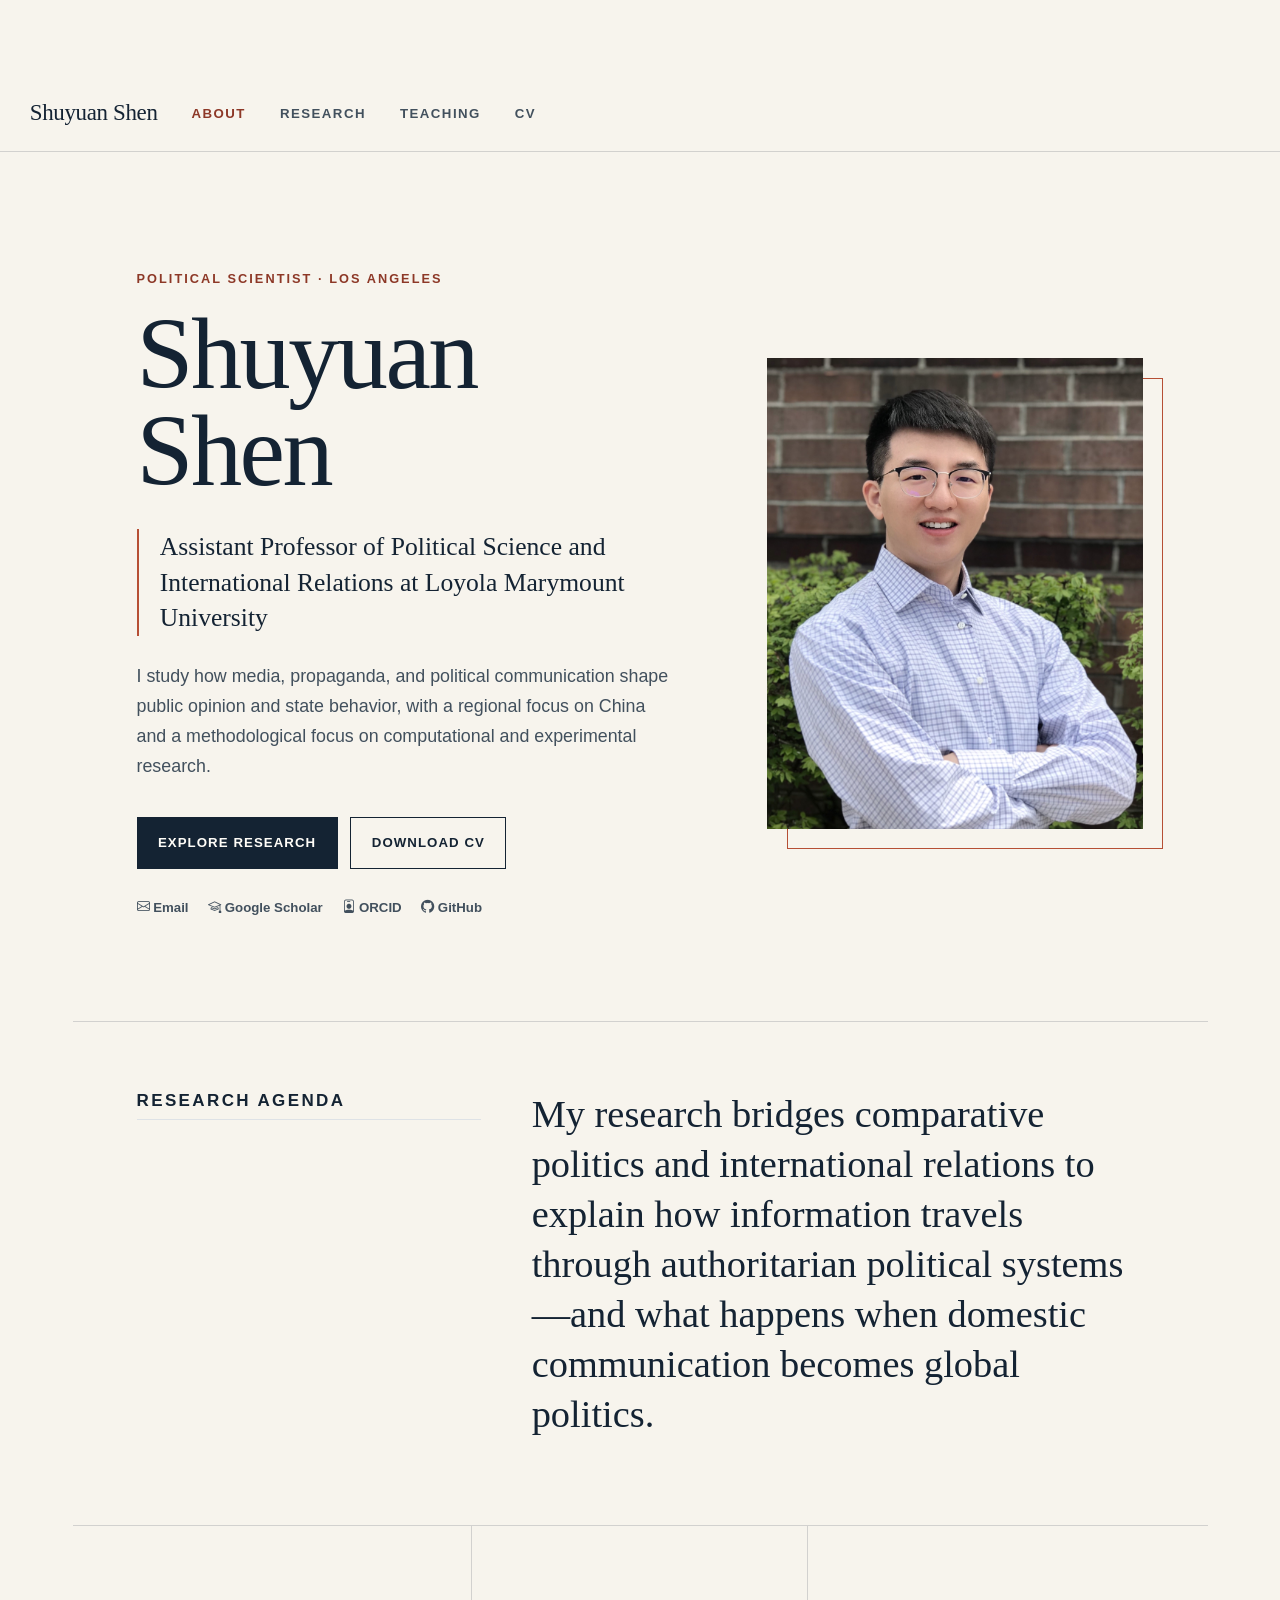
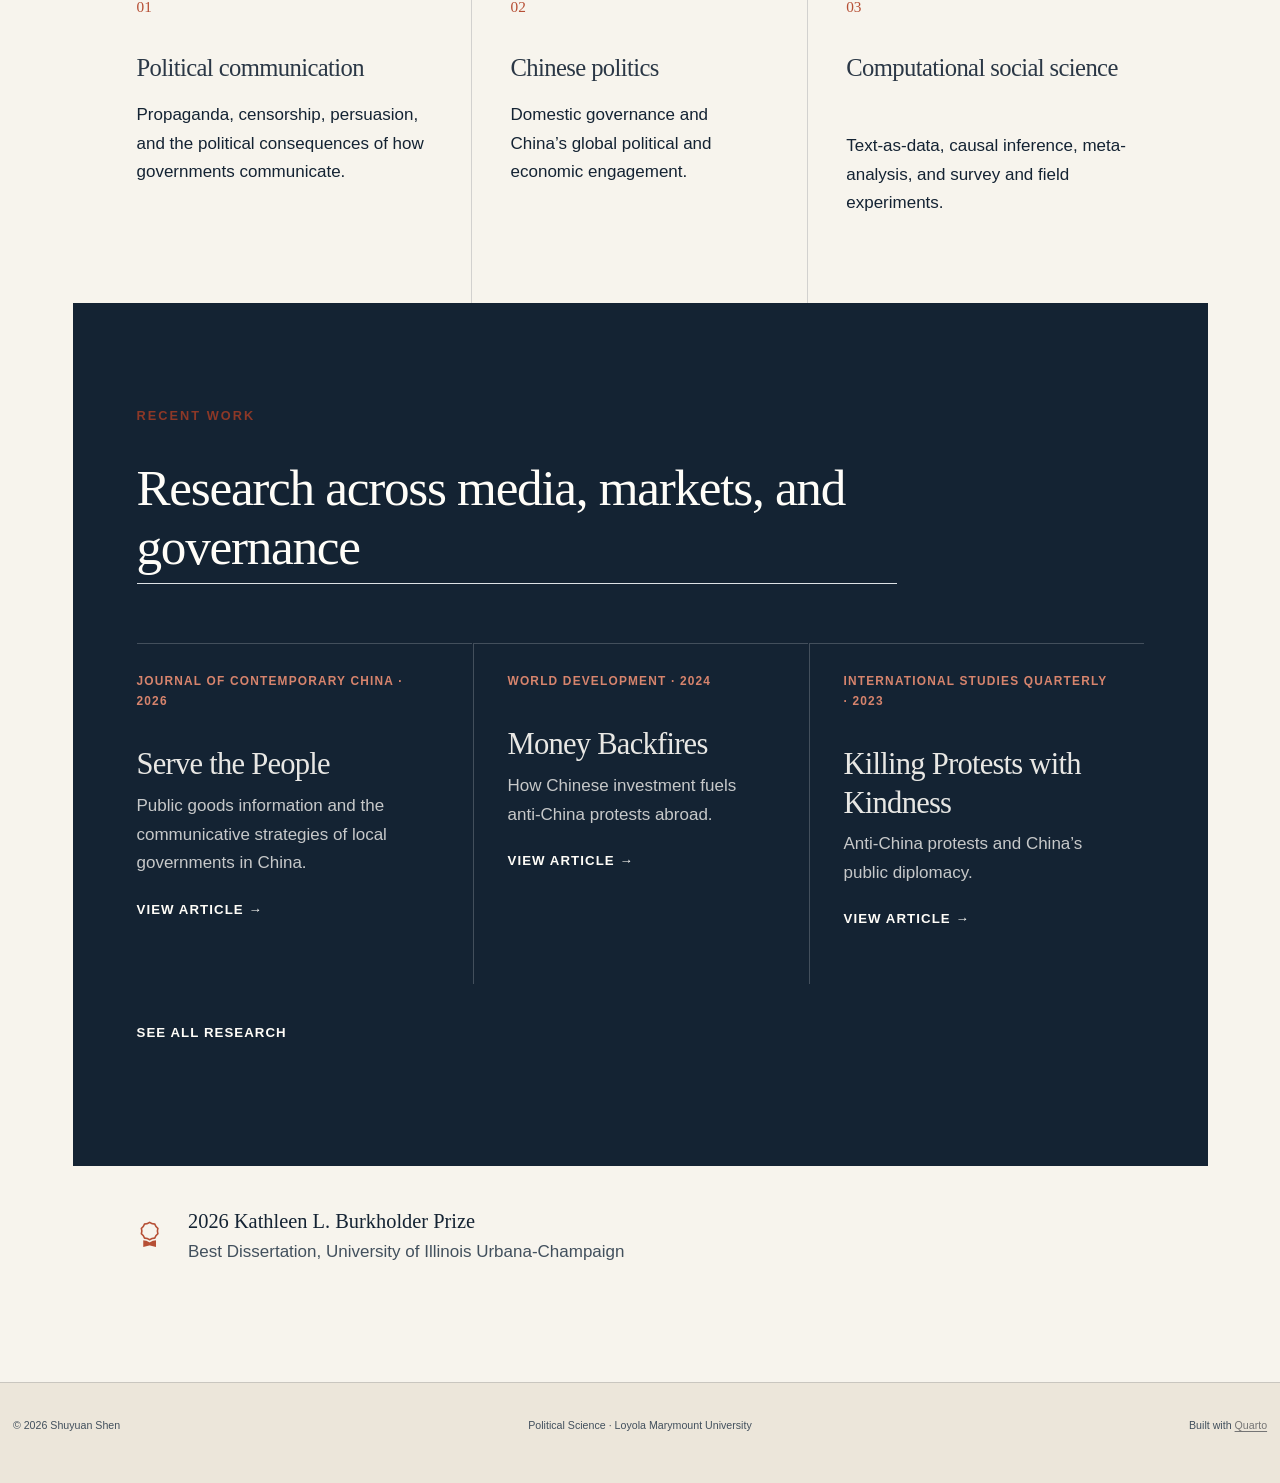
==== commit 271c2942: "Redesign academic website and update research" ====
--- a/docs/index.html
+++ b/docs/index.html
@@ -2,10 +2,11 @@
 <html xmlns="http://www.w3.org/1999/xhtml" lang="en" xml:lang="en"><head>
 
 <meta charset="utf-8">
-<meta name="generator" content="quarto-1.8.27">
+<meta name="generator" content="quarto-1.7.32">
 
 <meta name="viewport" content="width=device-width, initial-scale=1.0, user-scalable=yes">
 
+<meta name="description" content="Assistant Professor of Political Science and International Relations at Loyola Marymount University.">
 
 <title>Shuyuan Shen</title>
 <style>
@@ -26,33 +27,17 @@
 <script src="site_libs/quarto-nav/quarto-nav.js"></script>
 <script src="site_libs/quarto-nav/headroom.min.js"></script>
 <script src="site_libs/clipboard/clipboard.min.js"></script>
-<script src="site_libs/quarto-search/autocomplete.umd.js"></script>
-<script src="site_libs/quarto-search/fuse.min.js"></script>
-<script src="site_libs/quarto-search/quarto-search.js"></script>
-<meta name="quarto:offset" content="./">
 <script src="site_libs/quarto-html/quarto.js" type="module"></script>
 <script src="site_libs/quarto-html/tabsets/tabsets.js" type="module"></script>
-<script src="site_libs/quarto-html/axe/axe-check.js" type="module"></script>
 <script src="site_libs/quarto-html/popper.min.js"></script>
 <script src="site_libs/quarto-html/tippy.umd.min.js"></script>
+<script src="site_libs/quarto-html/anchor.min.js"></script>
 <link href="site_libs/quarto-html/tippy.css" rel="stylesheet">
-<link href="site_libs/quarto-html/quarto-syntax-highlighting-ed96de9b727972fe78a7b5d16c58bf87.css" rel="stylesheet" id="quarto-text-highlighting-styles">
+<link href="site_libs/quarto-html/quarto-syntax-highlighting-37eea08aefeeee20ff55810ff984fec1.css" rel="stylesheet" id="quarto-text-highlighting-styles">
 <script src="site_libs/bootstrap/bootstrap.min.js"></script>
 <link href="site_libs/bootstrap/bootstrap-icons.css" rel="stylesheet">
-<link href="site_libs/bootstrap/bootstrap-80f6653e4bad1240590acd7234152a3f.min.css" rel="stylesheet" append-hash="true" id="quarto-bootstrap" data-mode="light">
+<link href="site_libs/bootstrap/bootstrap-65ef9bc6449578477aba7d52303f127d.min.css" rel="stylesheet" append-hash="true" id="quarto-bootstrap" data-mode="light">
 <script id="quarto-search-options" type="application/json">{
-  "location": "navbar",
-  "copy-button": false,
-  "collapse-after": 3,
-  "panel-placement": "end",
-  "type": "overlay",
-  "limit": 50,
-  "keyboard-shortcut": [
-    "f",
-    "/",
-    "s"
-  ],
-  "show-item-context": false,
   "language": {
     "search-no-results-text": "No results",
     "search-matching-documents-text": "matching documents",
@@ -76,9 +61,24 @@
 gtag('js', new Date());
 gtag('config', 'G-J175W6HZ1T', { 'anonymize_ip': true});
 </script>
+<style>html{ scroll-behavior: smooth; }</style>
 
 
 <link rel="stylesheet" href="styles.css">
+<meta property="og:title" content="Shuyuan Shen">
+<meta property="og:description" content="Assistant Professor of Political Science and International Relations at Loyola Marymount University.">
+<meta property="og:image" content="https://www.shuyuanshen.com/profile.png">
+<meta property="og:site_name" content="Shuyuan Shen">
+<meta property="og:image:alt" content="Portrait of Shuyuan Shen">
+<meta property="og:image:height" content="2645">
+<meta property="og:image:width" content="2035">
+<meta name="twitter:title" content="Shuyuan Shen">
+<meta name="twitter:description" content="Assistant Professor of Political Science and International Relations at Loyola Marymount University.">
+<meta name="twitter:image" content="https://www.shuyuanshen.com/profile.png">
+<meta name="twitter:image:alt" content="Portrait of Shuyuan Shen">
+<meta name="twitter:image-height" content="2645">
+<meta name="twitter:image-width" content="2035">
+<meta name="twitter:card" content="summary_large_image">
 </head>
 
 <body class="nav-fixed quarto-light">
@@ -92,7 +92,6 @@
     <span class="navbar-title">Shuyuan Shen</span>
     </a>
   </div>
-            <div id="quarto-search" class="" title="Search"></div>
           <button class="navbar-toggler" type="button" data-bs-toggle="collapse" data-bs-target="#navbarCollapse" aria-controls="navbarCollapse" role="menu" aria-expanded="false" aria-label="Toggle navigation" onclick="if (window.quartoToggleHeadroom) { window.quartoToggleHeadroom(); }">
   <span class="navbar-toggler-icon"></span>
 </button>
@@ -129,72 +128,147 @@
 <!-- main -->
 <main class="content column-page" id="quarto-document-content">
 
-
-
-
-<div class="quarto-about-trestles column-page">
-  <div class="about-entity">
-    <img src="profile.JPG" class="about-image
-  rectangle " style="width: 6cm;">
 <header id="title-block-header" class="quarto-title-block default">
 <div class="quarto-title">
 <h1 class="title">Shuyuan Shen</h1>
 </div>
+
+<div>
+  <div class="description">
+    Assistant Professor of Political Science and International Relations at Loyola Marymount University.
+  </div>
+</div>
+
+
 <div class="quarto-title-meta column-page">
+
+    
+  
+    
   </div>
+  
+
+
 </header>
-    <div class="about-links">
-  <a href="mailto:Shuyuan.Shen@lmu.edu" class="about-link" rel="" target="">
-    <i class="bi bi-envelope"></i>
-     <span class="about-link-text">Email</span>
-  </a>
-  <a href="https://scholar.google.com/citations?user=Z0KhJN4AAAAJ" class="about-link" rel="" target="">
-    <i class="bi bi-google"></i>
-     <span class="about-link-text">Google Scholar</span>
-  </a>
-  <a href="https://orcid.org/0000-0001-8446-6016" class="about-link" rel="" target="">
-    <i class="bi bi-person"></i>
-     <span class="about-link-text">ORCID</span>
-  </a>
-  <a href="https://github.com/ShuyuanShen" class="about-link" rel="" target="">
-    <i class="bi bi-github"></i>
-     <span class="about-link-text">Github</span>
-  </a>
-</div>
-  </div>
-  <div class="about-contents"><div id="hero-heading">
-<p>Shuyuan Shen is an Assistant Professor of Political Science and International Relations at Loyola Marymount University. He received his Ph.D.&nbsp;in Political Science from the University of Illinois Urbana-Champaign. His research sits at the intersection of comparative politics and international relations, with a focus on Chinese domestic and global politics, comparative political communication, and political economy, using computational and experimental methods. His work has been published in <em>International Studies Quarterly</em>, <em>World Development</em>, and <em>Journal of Contemporary China</em>.</p>
-<!-- Shuyuan's dissertation, *Whataboutism with Foreign Affairs: How Chinese Media Leverages -->
-<!-- Foreign News for Distraction and Legitimization,* draws on large-scale social media data and original experiments to examine how Chinese state media strategically use negative foreign news to divert public attention from domestic issues and reinforce regime support. By highlighting foreign news as a key instrument of distraction and legitimation, the project contributes to the study of authoritarian resilience and media politics, demonstrating how coverage of international affairs can shape domestic public opinion under authoritarian rule. -->
-<section id="research-interests" class="level2">
-<h2 data-anchor-id="research-interests">Research Interests</h2>
-<ul>
-<li>Chinese Domestic and Global Politics</li>
-<li>Comparative Political Communication</li>
-<li>Comparative Political Economy</li>
-<li>Computational Social Science</li>
-</ul>
-<!-- ## Academic Appointment -->
-<!-- **Loyola Marymount University** | Los Angeles, CA -->
-<!-- - Incoming Assistant Professor | Starting from Aug 2025  -->
-<!-- ## Education -->
-<!-- **University of Illinois Urbana-Champaign** | Urbana, IL -->
-<!-- - PhD in Political Science | Aug 2019 - May 2025 -->
-<!-- **University of Notre Dame** | South Bend, IN -->
-<!-- - Master of Global Affairs | Aug 2017 - May 2019 -->
-<!-- **Chinese University of Hong Kong** | Hong Kong -->
-<!-- - BSSc in Sociology and Political Science | Aug 2013 - May 2017 -->
+
+
+<div class="home-hero">
+<div class="hero-copy">
+<p class="eyebrow">
+Political scientist · Los Angeles
+</p>
+<section id="shuyuan-shen" class="level1">
+<h1>Shuyuan Shen</h1>
+<p class="hero-role">
+Assistant Professor of Political Science and International Relations at Loyola Marymount University
+</p>
+<p class="hero-lede">
+I study how media, propaganda, and political communication shape public opinion and state behavior, with a regional focus on China and a methodological focus on computational and experimental research.
+</p>
+<div class="hero-actions">
+<p><a href="./research/index.html" class="button-primary">Explore research</a> <a href="CV/ShuyuanShen_CV.pdf" class="button-secondary" target="_blank">Download CV</a></p>
+</div>
+<div class="social-row">
+<p><a href="mailto:Shuyuan.Shen@lmu.edu"><i class="bi bi-envelope" aria-hidden="true"></i> Email</a> <a href="https://scholar.google.com/citations?user=Z0KhJN4AAAAJ"><i class="bi bi-mortarboard" aria-hidden="true"></i> Google Scholar</a> <a href="https://orcid.org/0000-0001-8446-6016"><i class="bi bi-person-badge" aria-hidden="true"></i> ORCID</a> <a href="https://github.com/ShuyuanShen"><i class="bi bi-github" aria-hidden="true"></i> GitHub</a></p>
+</div>
 </section>
-</div></div>
-</div>
-
-
+</div>
+<div class="portrait-wrap">
+<img src="profile.png" class="hero-portrait" alt="Portrait of Shuyuan Shen">
+<div class="portrait-accent" aria-hidden="true">
+
+</div>
+</div>
+</div>
+<div class="home-band">
+<section id="research-agenda" class="level2 band-label">
+<h2 class="anchored" data-anchor-id="research-agenda">Research agenda</h2>
+</section>
+<div class="band-copy">
+<p>My research bridges comparative politics and international relations to explain how information travels through authoritarian political systems—and what happens when domestic communication becomes global politics.</p>
+</div>
+</div>
+<div class="research-pillars">
+<div class="pillar">
+<span class="pillar-number">01</span>
+<h3 class="anchored">
+Political communication
+</h3>
+<p>Propaganda, censorship, persuasion, and the political consequences of how governments communicate.</p>
+</div>
+<div class="pillar">
+<span class="pillar-number">02</span>
+<h3 class="anchored">
+Chinese politics
+</h3>
+<p>Domestic governance and China’s global political and economic engagement.</p>
+</div>
+<div class="pillar">
+<span class="pillar-number">03</span>
+<h3 class="anchored">
+Computational social science
+</h3>
+<p>Text-as-data, causal inference, meta-analysis, and survey and field experiments.</p>
+</div>
+</div>
+<div class="featured-work">
+<div class="featured-heading">
+<p class="eyebrow">
+Recent work
+</p>
+<section id="research-across-media-markets-and-governance" class="level2">
+<h2 class="anchored" data-anchor-id="research-across-media-markets-and-governance">Research across media, markets, and governance</h2>
+</section>
+</div>
+<div class="featured-grid">
+<div class="featured-card">
+<span class="work-type">Journal of Contemporary China · 2026</span>
+<h3 class="anchored">
+Serve the People
+</h3>
+<p>Public goods information and the communicative strategies of local governments in China.</p>
+<p><a href="https://doi.org/10.1080/10670564.2026.2639983">View article →</a></p>
+</div>
+<div class="featured-card">
+<span class="work-type">World Development · 2024</span>
+<h3 class="anchored">
+Money Backfires
+</h3>
+<p>How Chinese investment fuels anti-China protests abroad.</p>
+<p><a href="https://doi.org/10.1016/j.worlddev.2024.106566">View article →</a></p>
+</div>
+<div class="featured-card">
+<span class="work-type">International Studies Quarterly · 2023</span>
+<h3 class="anchored">
+Killing Protests with Kindness
+</h3>
+<p>Anti-China protests and China’s public diplomacy.</p>
+<p><a href="https://doi.org/10.1093/isq/sqad087">View article →</a></p>
+</div>
+</div>
+<p><a href="./research/index.html" class="text-link">See all research</a></p>
+</div>
+<div class="award-strip">
+<div class="award-mark">
+<p><i class="bi bi-award" aria-hidden="true"></i></p>
+</div>
+<div class="award-copy">
+<p><span>2026 Kathleen L. Burkholder Prize</span> Best Dissertation, University of Illinois Urbana-Champaign</p>
+</div>
+</div>
 
 
 
 </main> <!-- /main -->
 <script id="quarto-html-after-body" type="application/javascript">
   window.document.addEventListener("DOMContentLoaded", function (event) {
+    const icon = "";
+    const anchorJS = new window.AnchorJS();
+    anchorJS.options = {
+      placement: 'right',
+      icon: icon
+    };
+    anchorJS.add('.anchored');
     const isCodeAnnotation = (el) => {
       for (const clz of el.classList) {
         if (clz.startsWith('code-annotation-')) {                     
@@ -237,14 +311,13 @@
       e.clearSelection();
     }
     const getTextToCopy = function(trigger) {
-      const outerScaffold = trigger.parentElement.cloneNode(true);
-      const codeEl = outerScaffold.querySelector('code');
-      for (const childEl of codeEl.children) {
-        if (isCodeAnnotation(childEl)) {
-          childEl.remove();
-        }
-      }
-      return codeEl.innerText;
+        const codeEl = trigger.previousElementSibling.cloneNode(true);
+        for (const childEl of codeEl.children) {
+          if (isCodeAnnotation(childEl)) {
+            childEl.remove();
+          }
+        }
+        return codeEl.innerText;
     }
     const clipboard = new window.ClipboardJS('.code-copy-button:not([data-in-quarto-modal])', {
       text: getTextToCopy
@@ -273,6 +346,11 @@
           if (link.dataset.originalHref !== undefined) {
             link.href = link.dataset.originalHref;
           }
+            // target, if specified
+            link.setAttribute("target", "_blank");
+            if (link.getAttribute("rel") === null) {
+              link.setAttribute("rel", "noopener");
+            }
         }
       }
     function tippyHover(el, contentFn, onTriggerFn, onUntriggerFn) {
@@ -590,13 +668,13 @@
 <footer class="footer">
   <div class="nav-footer">
     <div class="nav-footer-left">
-
+<p>© 2026 Shuyuan Shen</p>
 </div>   
     <div class="nav-footer-center">
-      &nbsp;
-    </div>
+<p>Political Science · Loyola Marymount University</p>
+</div>
     <div class="nav-footer-right">
-<p>This page is built using <a href="https://quarto.org/">Quarto</a> and the <a href="https://andreaczhang.github.io/qtwAcademic/index.html">qtwAcademic</a> package developed by <a href="https://andreaczhang.github.io">Chi Zhang</a>. Codes for publication listing are from <a href="https://github.com/carlislerainey/carlislerainey.github.io/tree/master">Carlisle Rainey</a>.</p>
+<p>Built with <a href="https://quarto.org/">Quarto</a></p>
 </div>
   </div>
 </footer>
@@ -604,4 +682,5 @@
 
 
 
+<script src="site_libs/quarto-html/zenscroll-min.js"></script>
 </body></html>
--- a/docs/site_libs/quarto-html/quarto-syntax-highlighting-37eea08aefeeee20ff55810ff984fec1.css
+++ b/docs/site_libs/quarto-html/quarto-syntax-highlighting-37eea08aefeeee20ff55810ff984fec1.css
@@ -0,0 +1,236 @@
+/* quarto syntax highlight colors */
+:root {
+  --quarto-hl-ot-color: #003B4F;
+  --quarto-hl-at-color: #657422;
+  --quarto-hl-ss-color: #20794D;
+  --quarto-hl-an-color: #5E5E5E;
+  --quarto-hl-fu-color: #4758AB;
+  --quarto-hl-st-color: #20794D;
+  --quarto-hl-cf-color: #003B4F;
+  --quarto-hl-op-color: #5E5E5E;
+  --quarto-hl-er-color: #AD0000;
+  --quarto-hl-bn-color: #AD0000;
+  --quarto-hl-al-color: #AD0000;
+  --quarto-hl-va-color: #111111;
+  --quarto-hl-bu-color: inherit;
+  --quarto-hl-ex-color: inherit;
+  --quarto-hl-pp-color: #AD0000;
+  --quarto-hl-in-color: #5E5E5E;
+  --quarto-hl-vs-color: #20794D;
+  --quarto-hl-wa-color: #5E5E5E;
+  --quarto-hl-do-color: #5E5E5E;
+  --quarto-hl-im-color: #00769E;
+  --quarto-hl-ch-color: #20794D;
+  --quarto-hl-dt-color: #AD0000;
+  --quarto-hl-fl-color: #AD0000;
+  --quarto-hl-co-color: #5E5E5E;
+  --quarto-hl-cv-color: #5E5E5E;
+  --quarto-hl-cn-color: #8f5902;
+  --quarto-hl-sc-color: #5E5E5E;
+  --quarto-hl-dv-color: #AD0000;
+  --quarto-hl-kw-color: #003B4F;
+}
+
+/* other quarto variables */
+:root {
+  --quarto-font-monospace: SFMono-Regular, Menlo, Monaco, Consolas, "Liberation Mono", "Courier New", monospace;
+}
+
+/* syntax highlight based on Pandoc's rules */
+pre > code.sourceCode > span {
+  color: #003B4F;
+}
+
+code.sourceCode > span {
+  color: #003B4F;
+}
+
+div.sourceCode,
+div.sourceCode pre.sourceCode {
+  color: #003B4F;
+}
+
+/* Normal */
+code span {
+  color: #003B4F;
+}
+
+/* Alert */
+code span.al {
+  color: #AD0000;
+  font-style: inherit;
+}
+
+/* Annotation */
+code span.an {
+  color: #5E5E5E;
+  font-style: inherit;
+}
+
+/* Attribute */
+code span.at {
+  color: #657422;
+  font-style: inherit;
+}
+
+/* BaseN */
+code span.bn {
+  color: #AD0000;
+  font-style: inherit;
+}
+
+/* BuiltIn */
+code span.bu {
+  font-style: inherit;
+}
+
+/* ControlFlow */
+code span.cf {
+  color: #003B4F;
+  font-weight: bold;
+  font-style: inherit;
+}
+
+/* Char */
+code span.ch {
+  color: #20794D;
+  font-style: inherit;
+}
+
+/* Constant */
+code span.cn {
+  color: #8f5902;
+  font-style: inherit;
+}
+
+/* Comment */
+code span.co {
+  color: #5E5E5E;
+  font-style: inherit;
+}
+
+/* CommentVar */
+code span.cv {
+  color: #5E5E5E;
+  font-style: italic;
+}
+
+/* Documentation */
+code span.do {
+  color: #5E5E5E;
+  font-style: italic;
+}
+
+/* DataType */
+code span.dt {
+  color: #AD0000;
+  font-style: inherit;
+}
+
+/* DecVal */
+code span.dv {
+  color: #AD0000;
+  font-style: inherit;
+}
+
+/* Error */
+code span.er {
+  color: #AD0000;
+  font-style: inherit;
+}
+
+/* Extension */
+code span.ex {
+  font-style: inherit;
+}
+
+/* Float */
+code span.fl {
+  color: #AD0000;
+  font-style: inherit;
+}
+
+/* Function */
+code span.fu {
+  color: #4758AB;
+  font-style: inherit;
+}
+
+/* Import */
+code span.im {
+  color: #00769E;
+  font-style: inherit;
+}
+
+/* Information */
+code span.in {
+  color: #5E5E5E;
+  font-style: inherit;
+}
+
+/* Keyword */
+code span.kw {
+  color: #003B4F;
+  font-weight: bold;
+  font-style: inherit;
+}
+
+/* Operator */
+code span.op {
+  color: #5E5E5E;
+  font-style: inherit;
+}
+
+/* Other */
+code span.ot {
+  color: #003B4F;
+  font-style: inherit;
+}
+
+/* Preprocessor */
+code span.pp {
+  color: #AD0000;
+  font-style: inherit;
+}
+
+/* SpecialChar */
+code span.sc {
+  color: #5E5E5E;
+  font-style: inherit;
+}
+
+/* SpecialString */
+code span.ss {
+  color: #20794D;
+  font-style: inherit;
+}
+
+/* String */
+code span.st {
+  color: #20794D;
+  font-style: inherit;
+}
+
+/* Variable */
+code span.va {
+  color: #111111;
+  font-style: inherit;
+}
+
+/* VerbatimString */
+code span.vs {
+  color: #20794D;
+  font-style: inherit;
+}
+
+/* Warning */
+code span.wa {
+  color: #5E5E5E;
+  font-style: italic;
+}
+
+.prevent-inlining {
+  content: "</";
+}
+
+/*# sourceMappingURL=27d3d809615f7771493d095567f04340.css.map */
--- a/docs/styles.css
+++ b/docs/styles.css
@@ -0,0 +1,652 @@
+:root {
+  --ink: #142333;
+  --ink-soft: #42505d;
+  --paper: #f7f4ed;
+  --paper-deep: #ece6da;
+  --white: #fffdf8;
+  --accent: #b64f35;
+  --accent-dark: #8d3827;
+  --rule: rgba(20, 35, 51, 0.16);
+  --serif: "Iowan Old Style", "Palatino Linotype", Palatino, "Book Antiqua", Georgia, serif;
+  --sans: Inter, ui-sans-serif, -apple-system, BlinkMacSystemFont, "Segoe UI", sans-serif;
+}
+
+html {
+  scroll-behavior: smooth;
+}
+
+body {
+  background: var(--paper);
+  color: var(--ink);
+  font-family: var(--sans);
+  font-size: 17px;
+  line-height: 1.68;
+  -webkit-font-smoothing: antialiased;
+}
+
+a {
+  color: var(--accent-dark);
+  text-decoration-thickness: 1px;
+  text-underline-offset: 0.2em;
+}
+
+a:hover {
+  color: var(--accent);
+}
+
+h1,
+h2,
+h3 {
+  color: var(--ink);
+  font-family: var(--serif);
+  font-weight: 500;
+  letter-spacing: -0.025em;
+}
+
+h1 {
+  font-size: clamp(3.4rem, 8vw, 6.5rem);
+  line-height: 0.94;
+}
+
+h2 {
+  font-size: clamp(2rem, 4vw, 3.2rem);
+  line-height: 1.08;
+}
+
+h3 {
+  font-size: 1.45rem;
+  line-height: 1.25;
+}
+
+.navbar {
+  background: rgba(247, 244, 237, 0.94) !important;
+  border-bottom: 1px solid var(--rule);
+  backdrop-filter: blur(12px);
+  padding: 0.75rem max(1.25rem, 4vw);
+}
+
+.navbar-brand {
+  color: var(--ink) !important;
+  font-family: var(--serif);
+  font-size: 1.35rem;
+  letter-spacing: -0.015em;
+}
+
+.navbar-nav .nav-link {
+  color: var(--ink-soft) !important;
+  font-size: 0.78rem;
+  font-weight: 700;
+  letter-spacing: 0.11em;
+  padding-inline: 1rem !important;
+  text-transform: uppercase;
+}
+
+.navbar-nav .nav-link.active,
+.navbar-nav .nav-link:hover {
+  color: var(--accent-dark) !important;
+}
+
+#quarto-header {
+  position: sticky;
+  top: 0;
+}
+
+#quarto-content {
+  padding: 0;
+}
+
+main.content {
+  margin: 0;
+  max-width: none;
+  padding: 0;
+}
+
+.quarto-title-block {
+  display: none;
+}
+
+.home-hero,
+.home-band,
+.research-pillars,
+.featured-work,
+.award-strip,
+.research-intro,
+.research-section,
+.page-intro,
+.course-grid,
+.cv-header,
+.cv-frame {
+  margin-left: auto;
+  margin-right: auto;
+  max-width: 1280px;
+}
+
+.home-hero {
+  align-items: center;
+  display: grid;
+  gap: clamp(3rem, 7vw, 7rem);
+  grid-template-columns: minmax(0, 1.18fr) minmax(280px, 0.82fr);
+  min-height: calc(100vh - 76px);
+  padding: clamp(4rem, 8vw, 8rem) max(1.5rem, 5vw);
+}
+
+.home-hero h1 {
+  margin: 0.2rem 0 1.75rem;
+}
+
+.eyebrow {
+  color: var(--accent-dark);
+  font-size: 0.75rem;
+  font-weight: 800;
+  letter-spacing: 0.16em;
+  margin: 0 0 1rem;
+  text-transform: uppercase;
+}
+
+.hero-role {
+  border-left: 2px solid var(--accent);
+  color: var(--ink);
+  font-family: var(--serif);
+  font-size: clamp(1.25rem, 2vw, 1.65rem);
+  line-height: 1.4;
+  margin: 0 0 1.5rem;
+  max-width: 760px;
+  padding-left: 1.25rem;
+}
+
+.hero-lede {
+  color: var(--ink-soft);
+  font-size: 1.05rem;
+  max-width: 720px;
+}
+
+.hero-actions,
+.social-row,
+.topic-row,
+.paper-links {
+  align-items: center;
+  display: flex;
+  flex-wrap: wrap;
+  gap: 0.75rem;
+}
+
+.hero-actions p,
+.social-row p,
+.topic-row p {
+  align-items: center;
+  display: flex;
+  flex-wrap: wrap;
+  gap: inherit;
+  margin: 0;
+}
+
+.hero-actions {
+  margin: 2.1rem 0 1.6rem;
+}
+
+.button-primary,
+.button-secondary {
+  border: 1px solid var(--ink);
+  display: inline-flex;
+  font-size: 0.78rem;
+  font-weight: 800;
+  letter-spacing: 0.08em;
+  padding: 0.82rem 1.2rem;
+  text-decoration: none;
+  text-transform: uppercase;
+  transition: transform 180ms ease, background 180ms ease, color 180ms ease;
+}
+
+.button-primary {
+  background: var(--ink);
+  color: var(--white);
+}
+
+.button-primary:hover {
+  background: var(--accent-dark);
+  border-color: var(--accent-dark);
+  color: var(--white);
+  transform: translateY(-2px);
+}
+
+.button-secondary {
+  color: var(--ink);
+}
+
+.button-secondary:hover {
+  background: var(--ink);
+  color: var(--white);
+  transform: translateY(-2px);
+}
+
+.social-row {
+  gap: 1.15rem;
+}
+
+.social-row a {
+  color: var(--ink-soft);
+  font-size: 0.78rem;
+  font-weight: 700;
+  text-decoration: none;
+}
+
+.social-row a:hover {
+  color: var(--accent-dark);
+}
+
+.portrait-wrap {
+  margin: 0 auto;
+  max-width: 430px;
+  position: relative;
+}
+
+.hero-portrait {
+  aspect-ratio: 4 / 5;
+  display: block;
+  filter: saturate(0.8) contrast(1.02);
+  height: auto;
+  object-fit: cover;
+  position: relative;
+  width: 100%;
+  z-index: 1;
+}
+
+.portrait-accent {
+  border: 1px solid var(--accent);
+  bottom: -20px;
+  height: 100%;
+  left: 20px;
+  position: absolute;
+  width: 100%;
+}
+
+.home-band {
+  border-bottom: 1px solid var(--rule);
+  border-top: 1px solid var(--rule);
+  display: grid;
+  gap: 3rem;
+  grid-template-columns: 0.72fr 1.28fr;
+  padding: 4rem max(1.5rem, 5vw);
+}
+
+.home-band h2 {
+  font-family: var(--sans);
+  font-size: 1rem;
+  font-weight: 800;
+  letter-spacing: 0.14em;
+  margin: 0;
+  text-transform: uppercase;
+}
+
+.band-copy {
+  font-family: var(--serif);
+  font-size: clamp(1.55rem, 3vw, 2.5rem);
+  line-height: 1.3;
+}
+
+.research-pillars {
+  display: grid;
+  grid-template-columns: repeat(3, 1fr);
+  padding: 0 max(1.5rem, 5vw);
+}
+
+.pillar {
+  border-right: 1px solid var(--rule);
+  padding: 4rem clamp(1.5rem, 3vw, 3rem);
+}
+
+.pillar:first-child {
+  padding-left: 0;
+}
+
+.pillar:last-child {
+  border-right: 0;
+  padding-right: 0;
+}
+
+.pillar-number {
+  color: var(--accent);
+  display: block;
+  font-family: var(--serif);
+  font-size: 0.9rem;
+  margin-bottom: 2rem;
+}
+
+.pillar h3 {
+  margin-bottom: 1rem;
+}
+
+.featured-work {
+  background: var(--ink);
+  color: rgba(255, 253, 248, 0.76);
+  max-width: none;
+  padding: clamp(4rem, 8vw, 7rem) max(1.5rem, calc((100vw - 1280px) / 2 + 5vw));
+}
+
+.featured-heading {
+  max-width: 760px;
+}
+
+.featured-work h2,
+.featured-work h3 {
+  color: var(--white);
+}
+
+.featured-grid {
+  display: grid;
+  gap: 1px;
+  grid-template-columns: repeat(3, 1fr);
+  margin: 3.5rem 0 2rem;
+}
+
+.featured-card {
+  border-top: 1px solid rgba(255, 255, 255, 0.2);
+  min-height: 320px;
+  padding: 1.6rem 2rem 2rem 0;
+}
+
+.featured-card + .featured-card {
+  border-left: 1px solid rgba(255, 255, 255, 0.2);
+  padding-left: 2rem;
+}
+
+.work-type,
+.course-level {
+  color: #d7846d;
+  display: block;
+  font-size: 0.7rem;
+  font-weight: 800;
+  letter-spacing: 0.1em;
+  margin-bottom: 2rem;
+  text-transform: uppercase;
+}
+
+.featured-card h3 {
+  font-size: 1.8rem;
+}
+
+.featured-card a,
+.text-link {
+  color: var(--white);
+  font-size: 0.78rem;
+  font-weight: 800;
+  letter-spacing: 0.08em;
+  text-decoration: none;
+  text-transform: uppercase;
+}
+
+.award-strip {
+  align-items: center;
+  display: flex;
+  gap: 1.5rem;
+  padding: 2.25rem max(1.5rem, 5vw);
+}
+
+.award-mark {
+  color: var(--accent);
+  font-size: 1.5rem;
+}
+
+.award-copy {
+  color: var(--ink-soft);
+}
+
+.award-copy span {
+  color: var(--ink);
+  display: block;
+  font-family: var(--serif);
+  font-size: 1.2rem;
+}
+
+.research-intro,
+.page-intro,
+.cv-header {
+  padding: clamp(4.5rem, 9vw, 8rem) max(1.5rem, 5vw) clamp(3.5rem, 7vw, 6rem);
+}
+
+.research-intro {
+  max-width: 1080px;
+}
+
+.research-intro h1,
+.page-intro h1,
+.cv-header h1 {
+  font-size: clamp(3rem, 7vw, 5.4rem);
+  max-width: 950px;
+}
+
+.research-intro > p:not(.eyebrow),
+.page-intro > p:not(.eyebrow) {
+  color: var(--ink-soft);
+  font-family: var(--serif);
+  font-size: clamp(1.2rem, 2.3vw, 1.65rem);
+  max-width: 850px;
+}
+
+.topic-row {
+  margin: 2rem 0;
+}
+
+.topic-row span {
+  border: 1px solid var(--rule);
+  border-radius: 999px;
+  color: var(--ink-soft);
+  font-size: 0.72rem;
+  font-weight: 700;
+  letter-spacing: 0.06em;
+  padding: 0.42rem 0.75rem;
+  text-transform: uppercase;
+}
+
+.research-section {
+  border-top: 1px solid var(--rule);
+  display: grid;
+  gap: clamp(2rem, 5vw, 5rem);
+  grid-template-columns: minmax(190px, 0.36fr) minmax(0, 1fr);
+  padding: clamp(3rem, 6vw, 5rem) max(1.5rem, 5vw);
+}
+
+.section-heading {
+  align-items: baseline;
+  display: flex;
+  gap: 1rem;
+}
+
+.section-heading span {
+  color: var(--accent);
+  font-family: var(--serif);
+  font-size: 0.85rem;
+}
+
+.section-heading h2 {
+  font-size: clamp(1.6rem, 3vw, 2.25rem);
+  margin: 0;
+}
+
+.paper-list {
+  border-top: 1px solid var(--ink);
+}
+
+.paper-card {
+  border-bottom: 1px solid var(--rule);
+  display: grid;
+  gap: 1.5rem;
+  grid-template-columns: 70px minmax(0, 1fr);
+  padding: 1.75rem 0 2rem;
+}
+
+.paper-year {
+  color: var(--accent-dark);
+  font-family: var(--serif);
+  font-size: 0.9rem;
+}
+
+.paper-card h3 {
+  font-size: clamp(1.25rem, 2vw, 1.62rem);
+  margin: 0 0 0.7rem;
+  max-width: 850px;
+}
+
+.paper-authors,
+.paper-venue {
+  color: var(--ink-soft);
+  font-size: 0.91rem;
+  margin: 0.2rem 0;
+}
+
+.paper-links {
+  margin-top: 1rem;
+}
+
+.paper-links a {
+  border-bottom: 1px solid var(--accent);
+  color: var(--accent-dark);
+  font-size: 0.72rem;
+  font-weight: 800;
+  letter-spacing: 0.08em;
+  padding-bottom: 0.15rem;
+  text-decoration: none;
+  text-transform: uppercase;
+}
+
+.course-grid {
+  display: grid;
+  gap: 1px;
+  grid-template-columns: repeat(2, 1fr);
+  padding: 0 max(1.5rem, 5vw) clamp(5rem, 10vw, 9rem);
+}
+
+.course-card {
+  border: 1px solid var(--rule);
+  margin: 0 -1px -1px 0;
+  min-height: 300px;
+  padding: clamp(2rem, 4vw, 3.25rem);
+}
+
+.course-card .course-level {
+  color: var(--accent-dark);
+}
+
+.course-card h2 {
+  font-size: clamp(1.65rem, 3vw, 2.4rem);
+}
+
+.course-card a {
+  display: inline-block;
+  font-size: 0.72rem;
+  font-weight: 800;
+  letter-spacing: 0.09em;
+  margin-top: 1rem;
+  text-transform: uppercase;
+}
+
+.cv-header .button-primary {
+  margin-top: 1rem;
+}
+
+.cv-frame {
+  padding: 0 max(1.5rem, 5vw) clamp(5rem, 10vw, 9rem);
+}
+
+.cv-frame iframe {
+  background: white;
+  border: 1px solid var(--rule);
+  height: 900px;
+  width: 100%;
+}
+
+.nav-footer {
+  background: var(--paper-deep);
+  border-top: 1px solid var(--rule);
+  color: var(--ink-soft);
+  font-size: 0.76rem;
+  padding: 2rem max(1.5rem, 5vw);
+}
+
+@media (max-width: 900px) {
+  .home-hero {
+    grid-template-columns: 1fr;
+    padding-top: 4.5rem;
+  }
+
+  .portrait-wrap {
+    margin-top: 1rem;
+    max-width: 350px;
+  }
+
+  .home-band,
+  .research-section {
+    grid-template-columns: 1fr;
+  }
+
+  .research-pillars,
+  .featured-grid {
+    grid-template-columns: 1fr;
+  }
+
+  .pillar {
+    border-bottom: 1px solid var(--rule);
+    border-right: 0;
+    padding: 2.5rem 0;
+  }
+
+  .featured-card {
+    min-height: auto;
+    padding: 2rem 0;
+  }
+
+  .featured-card + .featured-card {
+    border-left: 0;
+    padding-left: 0;
+  }
+}
+
+@media (max-width: 640px) {
+  body {
+    font-size: 16px;
+  }
+
+  h1 {
+    font-size: 3.35rem;
+  }
+
+  .home-hero {
+    min-height: auto;
+  }
+
+  .social-row {
+    align-items: flex-start;
+    flex-direction: column;
+  }
+
+  .course-grid {
+    grid-template-columns: 1fr;
+  }
+
+  .course-card {
+    min-height: 0;
+  }
+
+  .paper-card {
+    gap: 0.5rem;
+    grid-template-columns: 1fr;
+  }
+
+  .paper-year {
+    margin-bottom: 0.25rem;
+  }
+
+  .cv-frame iframe {
+    height: 650px;
+  }
+}
+
+@media (prefers-reduced-motion: reduce) {
+  html {
+    scroll-behavior: auto;
+  }
+
+  * {
+    transition: none !important;
+  }
+}
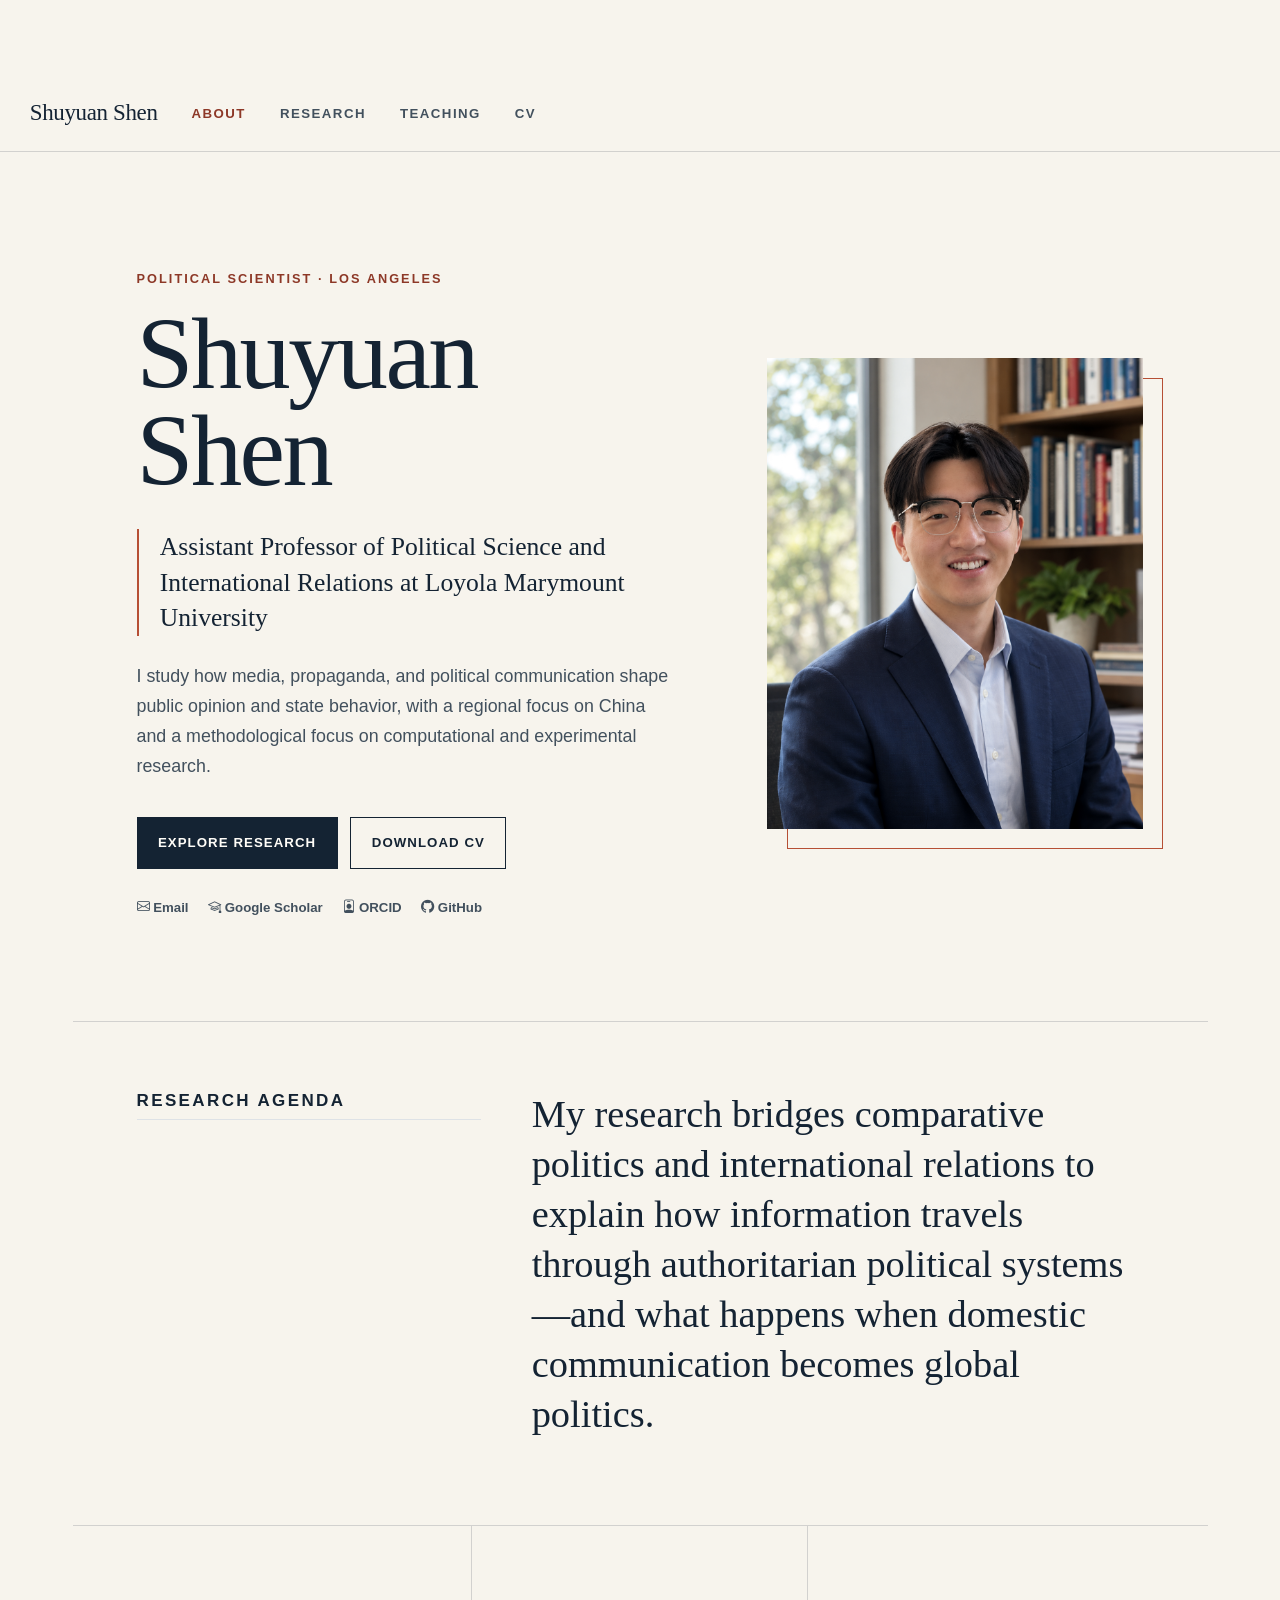
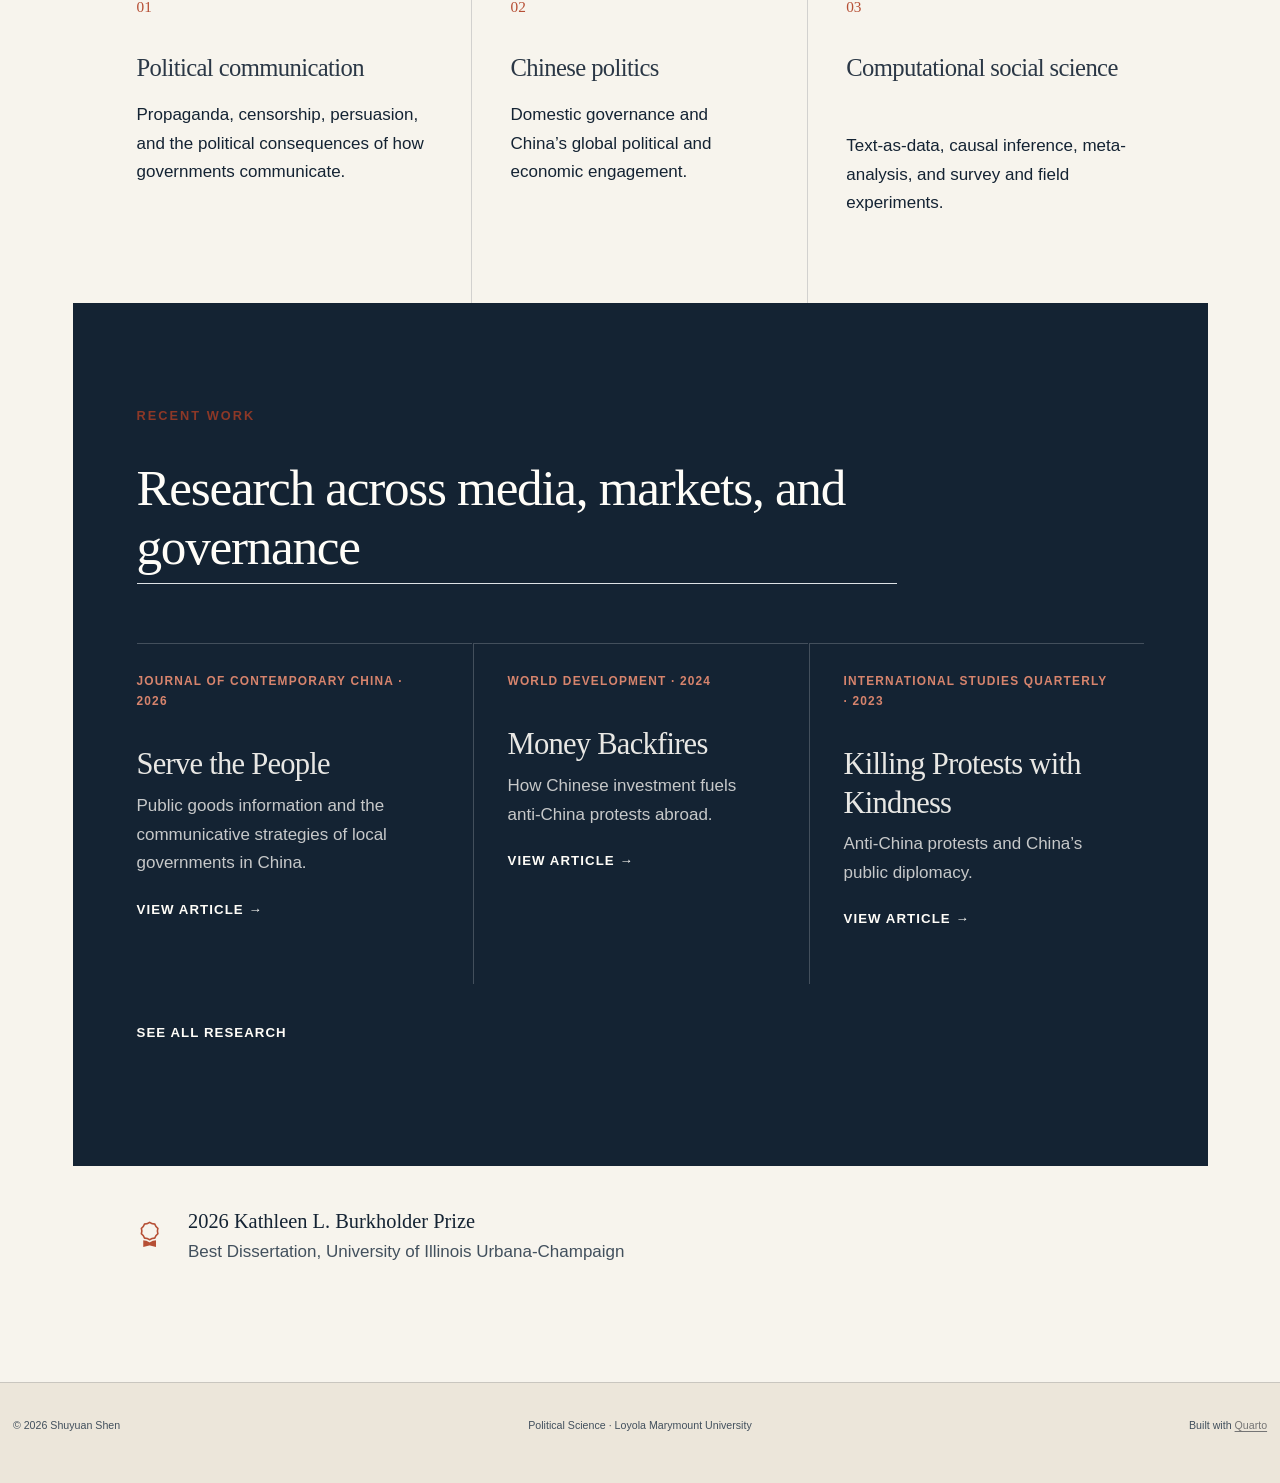
==== commit d8323260: "Publish updated profile portrait" ====
--- a/docs/index.html
+++ b/docs/index.html
@@ -70,14 +70,14 @@
 <meta property="og:image" content="https://www.shuyuanshen.com/profile.png">
 <meta property="og:site_name" content="Shuyuan Shen">
 <meta property="og:image:alt" content="Portrait of Shuyuan Shen">
-<meta property="og:image:height" content="2645">
-<meta property="og:image:width" content="2035">
+<meta property="og:image:height" content="1448">
+<meta property="og:image:width" content="1086">
 <meta name="twitter:title" content="Shuyuan Shen">
 <meta name="twitter:description" content="Assistant Professor of Political Science and International Relations at Loyola Marymount University.">
 <meta name="twitter:image" content="https://www.shuyuanshen.com/profile.png">
 <meta name="twitter:image:alt" content="Portrait of Shuyuan Shen">
-<meta name="twitter:image-height" content="2645">
-<meta name="twitter:image-width" content="2035">
+<meta name="twitter:image-height" content="1448">
+<meta name="twitter:image-width" content="1086">
 <meta name="twitter:card" content="summary_large_image">
 </head>
 
